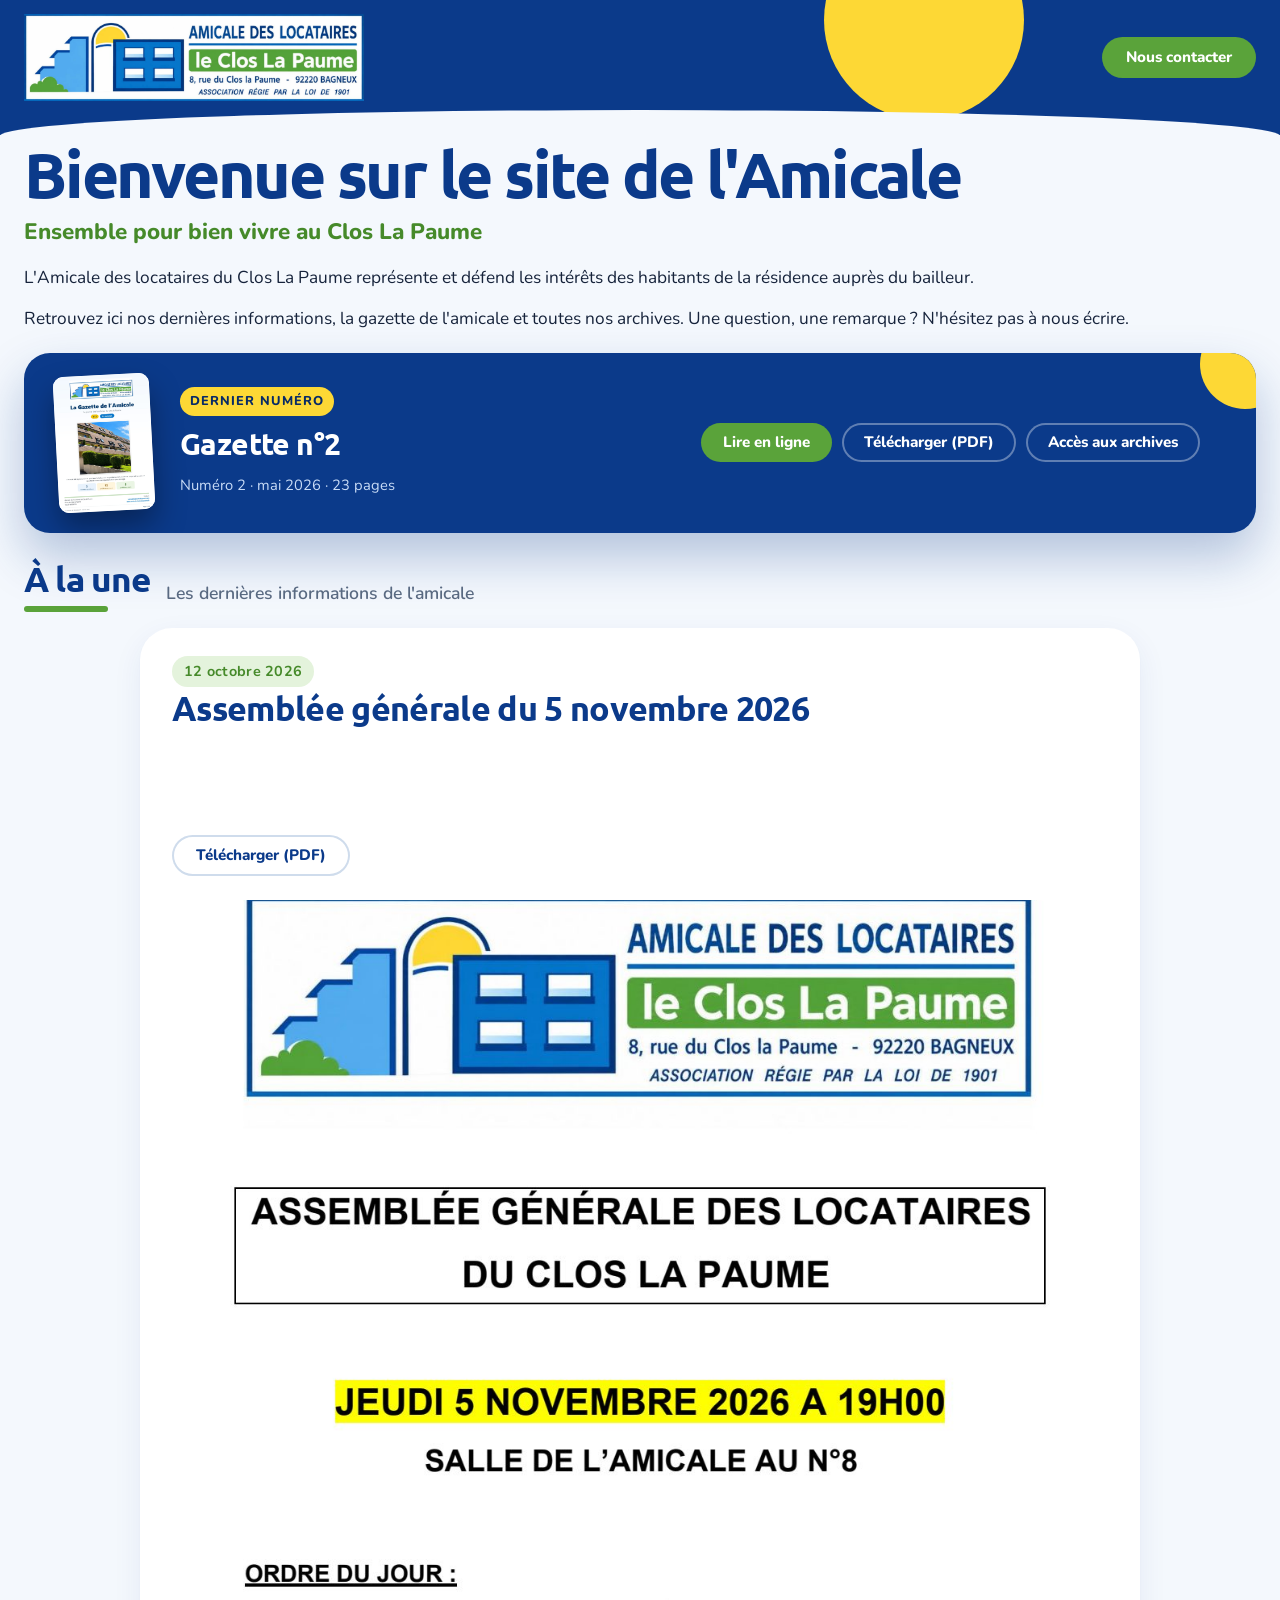
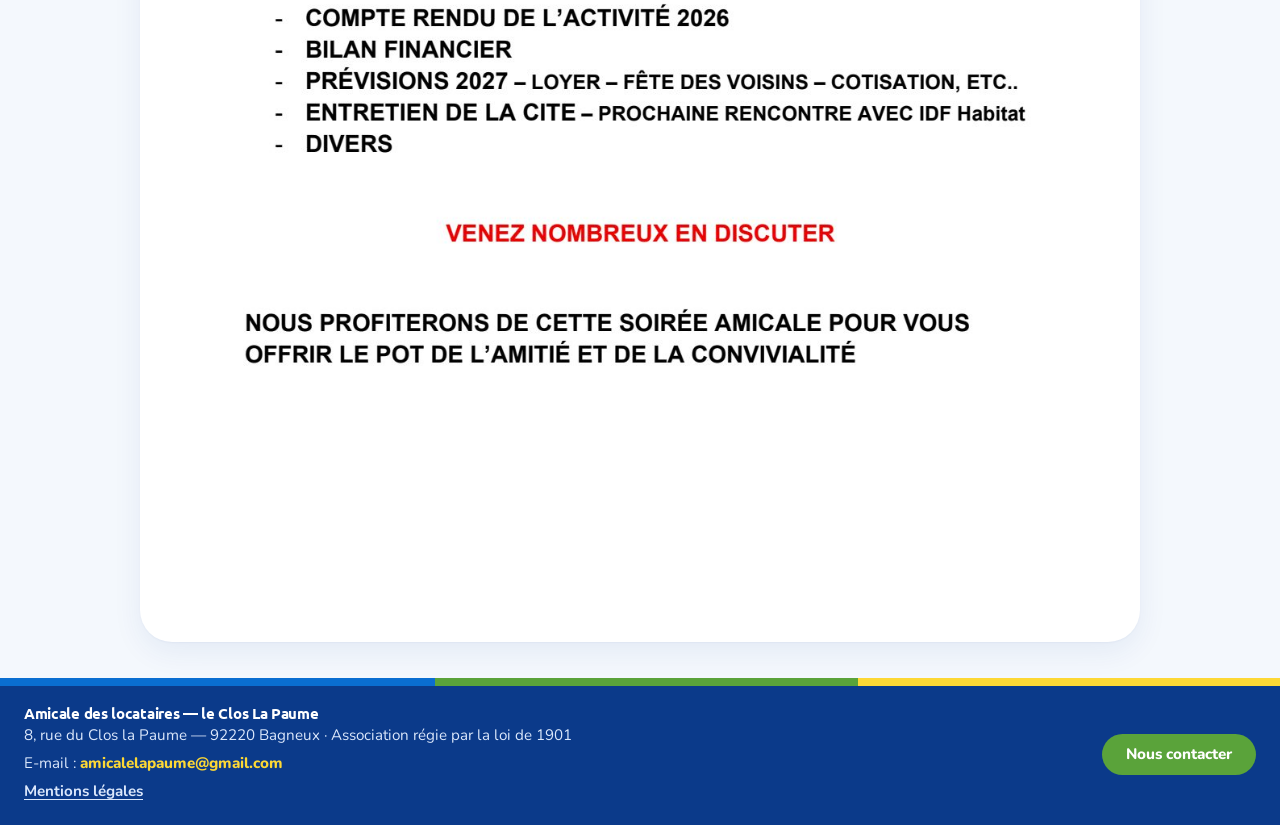
==== index.html @ 83cb091f "Mise à jour du site – 10/11/2026 14:35" ====
<!doctype html>
<html lang="fr">
<head>
  <meta charset="utf-8">
  <meta name="viewport" content="width=device-width, initial-scale=1">
  <title>Amicale des locataires – Le Clos La Paume</title>
  <meta name="description" content="Site de l'Amicale des locataires du Clos La Paume à Bagneux – association régie par la loi de 1901 : affiches, gazette et archives.">
  <link rel="icon" type="image/png" sizes="32x32" href="assets/icone-32.png?v=2">
  <link rel="icon" type="image/png" sizes="512x512" href="assets/icone.png?v=2">
  <link rel="apple-touch-icon" href="assets/icone-180.png?v=2">
  <link rel="preconnect" href="https://fonts.googleapis.com">
  <link rel="preconnect" href="https://fonts.gstatic.com" crossorigin>
  <link href="https://fonts.googleapis.com/css2?family=Ubuntu:wght@500;700&family=Nunito:wght@400;600;700;800&display=swap" rel="stylesheet">
  <link rel="stylesheet" href="style.css?v=26">
</head>
<body>
  <a class="skip" href="#a-la-une">Aller au contenu</a>

  <header id="haut" class="site-header site-header-compact">
    <div class="header-sky" aria-hidden="true"><span class="sun"></span></div>
    <div class="wrap">
      <h1 class="logo-card">
        <img src="assets/logo.png?v=new1" alt="Amicale des locataires le Clos La Paume – 8, rue du Clos la Paume – 92220 Bagneux – Association régie par la loi de 1901" width="2000" height="509">
      </h1>
      <button class="btn btn-contact header-contact" id="contact-nav" type="button">Nous contacter</button>
    </div>
  </header>

  <div id="bandeau" class="bandeau" hidden></div>

  <main>

    <section id="accueil" class="intro wrap" aria-labelledby="intro-titre">
      <div class="intro-tete">
        <h2 id="intro-titre">Bienvenue sur le site de l'amicale</h2>
        <p class="intro-sub" id="intro-sous-titre"></p>
      </div>
      <div class="intro-grid">
        <div class="intro-card">
          <div id="intro-texte" class="intro-texte"></div>
        </div>
        <aside class="intro-aside" aria-label="Accès rapides">
          <div class="aside-card aside-gazette" id="intro-gazette" hidden></div>
        </aside>
      </div>
    </section>

    <section id="important" class="section wrap important" aria-labelledby="important-titre" hidden>
      <div class="section-head">
        <h2 id="important-titre" class="pill pill-important">Information importante</h2>
      </div>
      <div id="important-liste" class="liste-affiches"></div>
    </section>

    <section id="a-la-une" class="section wrap" aria-labelledby="t-une">
      <div class="section-head">
        <h2 id="t-une" class="pill pill-green">À la une</h2>
        <p class="section-note">Les dernières informations de l'amicale</p>
      </div>
      <div id="affiches" class="liste-affiches"></div>
    </section>
  </main>

  <footer class="footer">
    <div class="wrap footer-inner">
      <div>
        <p class="footer-name">Amicale des locataires — le Clos La Paume</p>
        <p>8, rue du Clos la Paume — 92220 Bagneux · Association régie par la loi de 1901</p>
        <p class="footer-mail">E-mail : <span class="email-texte">amicalelapaume@gmail.com</span></p>
        <p class="footer-small" id="pied-texte"></p>
        <p class="footer-liens"><a href="mentions-legales.html">Mentions légales</a></p>
      </div>
      <button class="btn btn-contact" id="contact-footer" type="button">Nous contacter</button>
    </div>
  </footer>

  <dialog id="viewer" class="viewer" aria-label="Lecteur de document">
    <div class="viewer-barre">
      <nav class="viewer-nav" aria-label="Navigation du site">
        <a class="viewer-btn viewer-accueil" href="#haut">&larr; Accueil</a>
      </nav>
      <p class="viewer-titre" id="viewer-titre"></p>
      <span class="viewer-compteur" id="viewer-compteur" aria-live="polite"></span>
      <button class="viewer-btn" id="viewer-zoom" type="button" aria-pressed="false">
        <svg viewBox="0 0 24 24" width="18" height="18" aria-hidden="true" fill="currentColor"><path d="M10 4a6 6 0 0 1 4.8 9.6l4.8 4.8-1.4 1.4-4.8-4.8A6 6 0 1 1 10 4Zm0 2a4 4 0 1 0 0 8 4 4 0 0 0 0-8Zm-1 1.5h2V9h1.5v2H11v1.5H9V11H7.5V9H9V7.5Z"/></svg>
        <span class="viewer-long">Zoom</span>
      </button>
      <select class="viewer-btn viewer-niveau" id="viewer-niveau" aria-label="Niveau de zoom">
        <option value="0">Ajusté</option>
        <option value="100">100 %</option>
        <option value="125">125 %</option>
        <option value="150">150 %</option>
        <option value="200">200 %</option>
        <option value="250">250 %</option>
        <option value="300">300 %</option>
        <option value="400">400 %</option>
      </select>
      <a class="viewer-btn" id="viewer-pdf" href="#" download hidden aria-label="Télécharger le PDF"><span class="viewer-long">Télécharger (</span>PDF<span class="viewer-long">)</span></a>
      <button class="viewer-btn viewer-fermer" id="viewer-fermer" type="button" aria-label="Fermer le lecteur">&times;</button>
    </div>
    <div class="viewer-scene">
      <button class="car-fleche car-prec viewer-fleche" id="viewer-prec" type="button" aria-label="Page précédente">&#8249;</button>
      <div class="viewer-defile" id="viewer-defile"><img id="viewer-img" alt="" decoding="async"></div>
      <button class="car-fleche car-suiv viewer-fleche" id="viewer-suiv" type="button" aria-label="Page suivante">&#8250;</button>
    </div>
    <div class="viewer-vignettes" id="viewer-vignettes" aria-label="Pages du document" hidden></div>
  </dialog>

  <dialog id="contact-fenetre" class="contact-fenetre" aria-labelledby="contact-titre">
    <button class="fermer" type="button" aria-label="Fermer">×</button>
    <h2 id="contact-titre">Nous contacter</h2>
    <p>Écrivez à l'amicale à cette adresse&nbsp;:</p>
    <div class="email-boite">
      <input id="contact-email" class="email-champ" type="text" readonly value="amicalelapaume@gmail.com" aria-label="Adresse e-mail de l'amicale">
      <button id="contact-copier" class="btn btn-primary" type="button">Copier</button>
    </div>
    <p id="contact-copie-ok" class="copie-ok" role="status" aria-live="polite"></p>
    <a id="contact-ecrire" class="btn btn-contact" href="mailto:amicalelapaume@gmail.com">Écrire un e-mail</a>
    <p class="contact-aide">Le bouton « Écrire un e-mail » ouvre votre messagerie. Si rien ne se passe, copiez l'adresse et collez-la dans votre messagerie habituelle (Gmail, Outlook…).</p>
  </dialog>

  <script src="data/content.js?v=20261105175135"></script>
  <script src="commun.js?v=9"></script>
  <script src="visionneuse.js?v=11"></script>
  <script src="contact.js?v=11"></script>
  <script src="app.js?v=13"></script>
</body>
</html>
---- style.css ----
/* Amicale des locataires – le Clos La Paume
   Couleurs reprises du logo */
:root {
  --navy: #0b3a8a;
  --navy-deep: #082a66;
  --blue: #0a6ed1;
  --sky: #5aa9e9;
  --sky-pale: #e8f3fd;
  --green: #5aa33a;
  --green-deep: #468a2a;
  --sun: #fdd835;
  --ink: #16233b;
  --muted: #5b6b82;
  --bg: #f6f9fd;
  --card: #ffffff;
  --line: #dbe6f3;
  --radius: 18px;
  --shadow: 0 1px 2px rgba(11, 58, 138, .06), 0 8px 24px rgba(11, 58, 138, .08);
  --shadow-hover: 0 2px 4px rgba(11, 58, 138, .08), 0 16px 40px rgba(11, 58, 138, .16);
}

* { box-sizing: border-box; }
html { scroll-behavior: smooth; scroll-padding-top: 84px; }
body {
  margin: 0;
  font-family: "Nunito", system-ui, -apple-system, "Segoe UI", sans-serif;
  color: var(--ink);
  background: var(--bg);
  line-height: 1.6;
  -webkit-font-smoothing: antialiased;
}
img { max-width: 100%; display: block; }
a { color: var(--blue); }
h1, h2, h3 { font-family: "Ubuntu", "Nunito", sans-serif; line-height: 1.2; margin: 0; }
.wrap { width: min(1160px, 100% - 32px); margin-inline: auto; }

.skip { position: absolute; left: -999px; top: 8px; background: var(--navy); color: #fff; padding: 8px 14px; border-radius: 8px; z-index: 100; }
.skip:focus { left: 8px; }

/* ---------- En-tête ---------- */
.site-header {
  position: relative;
  padding: 40px 0 36px;
  background: linear-gradient(180deg, #d9ecfc 0%, #eef6fe 60%, var(--bg) 100%);
  overflow: hidden;
}
.header-sky { position: absolute; inset: 0; pointer-events: none; }
.sun {
  position: absolute; right: -80px; top: -110px; width: 320px; height: 320px; border-radius: 50%;
  background: radial-gradient(circle, rgba(253, 216, 53, .55) 0%, rgba(253, 216, 53, .18) 45%, transparent 70%);
}
.logo-card {
  position: relative;
  margin: 0 auto;
  max-width: 980px;
  background: #fff;
  border-radius: 22px;
  padding: clamp(10px, 2vw, 18px);
  box-shadow: var(--shadow);
}
.logo-card img { width: 100%; height: auto; }

/* ---------- Navigation ---------- */
.nav {
  position: sticky; top: 0; z-index: 20;
  background: rgba(255, 255, 255, .86);
  backdrop-filter: saturate(1.4) blur(12px);
  -webkit-backdrop-filter: saturate(1.4) blur(12px);
  border-bottom: 1px solid var(--line);
}
.nav-inner { display: flex; align-items: center; justify-content: space-between; gap: 12px; min-height: 64px; }
.nav-links { display: flex; gap: 4px; list-style: none; margin: 0; padding: 0; flex-wrap: wrap; }
.nav-links a {
  display: block; padding: 8px 14px; border-radius: 999px;
  font-weight: 700; color: var(--navy); text-decoration: none;
  transition: background .2s, color .2s;
}
.nav-links a:hover, .nav-links a.is-current { background: var(--sky-pale); color: var(--blue); }

.btn {
  display: inline-flex; align-items: center; gap: 8px;
  padding: 10px 18px; border-radius: 999px; border: 0;
  font: 800 .95rem/1 "Nunito", sans-serif; text-decoration: none; cursor: pointer;
  transition: transform .15s, box-shadow .2s, background .2s;
}
.btn svg { width: 18px; height: 18px; fill: currentColor; }
.btn-contact { background: var(--green); color: #fff; box-shadow: 0 6px 16px rgba(90, 163, 58, .35); white-space: nowrap; }
.btn-contact:hover { background: var(--green-deep); transform: translateY(-1px); }
.btn-light { background: #fff; color: var(--navy); box-shadow: none; }
.btn-light:hover { background: var(--sun); color: var(--navy-deep); }
.btn-outline { background: transparent; color: var(--navy); box-shadow: inset 0 0 0 2px var(--line); }
.btn-outline:hover { box-shadow: inset 0 0 0 2px var(--blue); color: var(--blue); }
.btn-primary { background: var(--blue); color: #fff; }
.btn-primary:hover { background: var(--navy); }
:focus-visible { outline: 3px solid var(--sun); outline-offset: 2px; }

/* ---------- Bandeau ---------- */
.bandeau {
  background: var(--sun); color: var(--navy-deep);
  text-align: center; font-weight: 800; padding: 10px 16px;
}

/* ---------- Accueil ---------- */
.intro { margin-top: 36px; }
.intro-card {
  background: var(--card); border-radius: var(--radius); box-shadow: var(--shadow);
  padding: clamp(22px, 4vw, 40px);
  border-left: 6px solid var(--green);
}
.intro-card h2 { color: var(--navy); font-size: clamp(1.5rem, 3vw, 2rem); }
.intro-sub { margin: 6px 0 0; color: var(--blue); font-weight: 700; font-size: 1.1rem; }
.intro-sub:empty { display: none; }
.intro-texte { margin-top: 14px; color: var(--ink); max-width: 75ch; }
.intro-texte p { margin: 0 0 .8em; }
.intro-texte p:last-child { margin-bottom: 0; }

/* ---------- Sections ---------- */
.section { padding: 56px 0; }
.section.wrap { padding-inline: 0; }
.section-tint { background: linear-gradient(180deg, var(--sky-pale), #f3f8fe); }
.section-head { display: flex; align-items: baseline; flex-wrap: wrap; gap: 8px 16px; margin-bottom: 28px; }
.pill {
  display: inline-block; color: #fff; font-size: clamp(1.4rem, 3vw, 1.9rem);
  padding: 8px 22px 10px; border-radius: 14px;
}
.pill-green { background: var(--green); }
.pill-blue { background: var(--blue); }
.pill-navy { background: var(--navy); }
.pill-important { background: var(--sun); color: var(--navy-deep); }
.section-note { margin: 0; color: var(--muted); font-weight: 600; }

.vide {
  background: var(--card); border: 2px dashed var(--line); border-radius: var(--radius);
  padding: 32px; text-align: center; color: var(--muted); font-weight: 600;
}

/* ---------- Affiches : ouvertes, les unes sous les autres ---------- */
.liste-affiches { display: flex; flex-direction: column; align-items: center; gap: 40px; }
.affiche {
  width: 100%; max-width: 900px;
  background: var(--card); border-radius: 22px; box-shadow: var(--shadow);
  overflow: hidden;
}
.affiche-tete { padding: 20px 24px 16px; border-top: 6px solid var(--green); }
.affiche-tete h3 { font-size: clamp(1.25rem, 2.6vw, 1.6rem); color: var(--navy); margin-top: 2px; }
.affiche-tete p { margin: 6px 0 0; color: var(--muted); }
.affiche-visuel { background: #eef4fb; display: flex; flex-direction: column; gap: 6px; }
.affiche-page { display: block; width: 100%; padding: 0; border: 0; background: none; cursor: zoom-in; }
.affiche-page img { width: 100%; height: auto; display: block; }
.affiche-objet { display: block; width: 100%; height: min(1200px, 130vw); border: 0; }
.affiche-pdf {
  display: flex; flex-direction: column; align-items: center; justify-content: center; gap: 10px;
  min-height: 260px; text-decoration: none; font-weight: 800; color: var(--navy);
}
.affiche-actions { display: flex; flex-wrap: wrap; gap: 10px; padding: 14px 24px 18px; }
.btn-ecran svg { width: 18px; height: 18px; }
.date { font-size: .85rem; font-weight: 700; color: var(--green-deep); text-transform: uppercase; letter-spacing: .04em; }

/* ---------- Flèches (visualiseur) ---------- */
.car-fleche {
  position: absolute; top: 50%; transform: translateY(-50%); z-index: 2;
  width: 48px; height: 48px; border-radius: 50%; border: 0; cursor: pointer;
  background: rgba(255, 255, 255, .94); color: var(--navy); font: 400 2rem/1 "Nunito", sans-serif;
  padding: 0 0 4px; box-shadow: 0 4px 14px rgba(11, 58, 138, .28);
  transition: background .2s, opacity .2s, transform .15s;
}
.car-fleche:hover:not(:disabled) { background: var(--sun); }
.car-fleche:active:not(:disabled) { transform: translateY(-50%) scale(.94); }
.car-fleche:disabled { opacity: .3; cursor: default; }
.car-prec { left: 12px; }
.car-suiv { right: 12px; }

/* ---------- Visualiseur plein écran ---------- */
html.viewer-ouvert { overflow: hidden; }
.viewer {
  border: 0; padding: 0; margin: 0; width: 100vw; max-width: none; height: 100vh; height: 100dvh; max-height: none;
  background: #071a3d; color: #fff; overflow: hidden;
}
.viewer[open] { display: flex; flex-direction: column; }
.viewer::backdrop { background: #071a3d; }
.viewer-barre { flex: none; display: flex; align-items: center; gap: 10px; padding: 10px 14px; background: var(--navy-deep); }
.viewer-titre { flex: 1; min-width: 0; margin: 0; font: 700 1.05rem "Ubuntu", sans-serif; white-space: nowrap; overflow: hidden; text-overflow: ellipsis; }
.viewer-compteur { font-weight: 800; color: var(--sun); white-space: nowrap; }
.viewer-btn {
  display: inline-flex; align-items: center; gap: 6px; flex: none; cursor: pointer; text-decoration: none;
  font: 800 .88rem/1 "Nunito", sans-serif; color: #fff; background: rgba(255, 255, 255, .14);
  border: 0; border-radius: 999px; padding: 10px 14px; transition: background .2s;
}
.viewer-nav { flex: none; display: flex; gap: 6px; }
.viewer-btn:hover { background: rgba(255, 255, 255, .26); }
.viewer-btn[aria-pressed="true"] { background: var(--sun); color: var(--navy-deep); }
.viewer-btn[hidden] { display: none; }
.viewer-fermer { width: 40px; height: 40px; padding: 0 0 3px; justify-content: center; font-size: 1.7rem; }
.viewer-scene { position: relative; flex: 1; min-height: 0; display: flex; }
.viewer-defile {
  flex: 1; min-width: 0; min-height: 0; overflow: auto; display: flex; align-items: center; justify-content: center;
  padding: 12px 68px; -webkit-overflow-scrolling: touch;
}
.viewer-defile img {
  display: block; max-width: 100%; max-height: 100%; width: auto; height: auto; object-fit: contain;
  background: #fff; border-radius: 4px; box-shadow: 0 10px 40px rgba(0, 0, 0, .45); cursor: zoom-in;
}
.viewer.zoom .viewer-defile { display: block; }
.viewer.zoom .viewer-defile img { max-width: none; max-height: none; width: calc(var(--zoom, 200) * 1%); cursor: zoom-out; margin: 0 auto; }
.viewer-niveau { appearance: auto; padding: 9px 10px; }
.viewer-niveau option { color: #000; }
.viewer-fleche { width: 52px; height: 52px; font-size: 2.2rem; }
.viewer-fleche[hidden] { display: none; }
.viewer .car-prec { left: 10px; }
.viewer .car-suiv { right: 10px; }
.viewer-vignettes { flex: none; display: flex; gap: 8px; overflow-x: auto; padding: 8px 14px; background: var(--navy-deep); }
.viewer-vignettes[hidden] { display: none; }
.viewer-vignettes button {
  flex: none; width: 44px; height: 60px; padding: 0; overflow: hidden; cursor: pointer;
  border: 3px solid transparent; border-radius: 6px; background: #fff; opacity: .65; transition: opacity .2s, border-color .2s;
}
.viewer-vignettes button:hover { opacity: 1; }
.viewer-vignettes button.is-active { border-color: var(--sun); opacity: 1; }
.viewer-vignettes img { width: 100%; height: 100%; object-fit: cover; object-position: top; display: block; }

/* ---------- Gazette ---------- */
.gazette-une {
  display: grid; grid-template-columns: auto 1fr; gap: 28px; align-items: center;
  background: var(--card); border-radius: 22px; box-shadow: var(--shadow);
  padding: clamp(20px, 3vw, 32px); margin-bottom: 24px;
}
.gazette-badge {
  font-size: .8rem; font-weight: 800; text-transform: uppercase; letter-spacing: .08em;
  color: var(--navy-deep); background: var(--sun); padding: 4px 10px; border-radius: 999px;
  display: inline-block; margin-bottom: 8px;
}
.gazette-une h3 { font-size: clamp(1.3rem, 3vw, 1.8rem); color: var(--navy); }
.gazette-couv, .gazette-mini {
  display: block; padding: 0; border: 0; background: #fff; cursor: pointer; overflow: hidden; flex: none;
  box-shadow: 0 10px 24px rgba(11, 58, 138, .22); border-top: 8px solid var(--blue);
  transition: transform .2s, box-shadow .2s;
}
.gazette-couv { width: 150px; border-radius: 10px; }
.gazette-mini { width: 64px; border-radius: 6px; border-top-width: 5px; }
.gazette-couv:hover, .gazette-mini:hover { transform: translateY(-3px) rotate(-1deg); box-shadow: 0 14px 30px rgba(11, 58, 138, .3); }
.gazette-couv img, .gazette-mini img { width: 100%; height: auto; display: block; }
.gazette .liens { flex-wrap: wrap; }
.lien-bouton { white-space: nowrap; padding: 0; border: 0; background: none; font: inherit; font-weight: 700; color: var(--blue); cursor: pointer; }
.lien-bouton:hover { text-decoration: underline; }
.gazette-une p { margin: 8px 0 0; color: var(--muted); }
.actions { display: flex; flex-wrap: wrap; gap: 10px; margin-top: 16px; }
.journal {
  width: 120px; aspect-ratio: 3 / 4; border-radius: 10px; position: relative;
  background: #fff; box-shadow: 0 10px 24px rgba(11, 58, 138, .18);
  border-top: 14px solid var(--blue); display: grid; place-items: center; color: var(--navy);
  font: 700 1.6rem "Ubuntu", sans-serif;
}
.journal::after {
  content: ""; position: absolute; left: 14px; right: 14px; bottom: 16px; height: 22px;
  background: repeating-linear-gradient(180deg, var(--line) 0 3px, transparent 3px 8px);
}
.journal small { position: absolute; top: 8px; font: 800 .6rem "Nunito", sans-serif; letter-spacing: .1em; color: var(--green-deep); }
.grid-gazettes { display: grid; grid-template-columns: repeat(auto-fill, minmax(240px, 1fr)); gap: 18px; }
.gazette {
  background: var(--card); border-radius: var(--radius); box-shadow: var(--shadow);
  padding: 18px; display: flex; gap: 14px; align-items: flex-start;
  transition: transform .2s, box-shadow .2s;
}
.gazette:hover { transform: translateY(-2px); box-shadow: var(--shadow-hover); }
.gazette .journal { width: 56px; border-top-width: 8px; font-size: .95rem; border-radius: 6px; flex: none; }
.gazette .journal::after, .gazette .journal small { display: none; }
.gazette h3 { font-size: 1.02rem; color: var(--navy); }
.gazette .liens { display: flex; gap: 12px; margin-top: 6px; font-weight: 700; font-size: .92rem; }
.gazette .liens a { text-decoration: none; }
.gazette .liens a:hover { text-decoration: underline; }

/* ---------- Archives ---------- */
.filtres { display: flex; gap: 8px; margin-bottom: 22px; flex-wrap: wrap; }
.filtre {
  font: 700 .95rem "Nunito", sans-serif; padding: 8px 16px; border-radius: 999px; cursor: pointer;
  border: 2px solid var(--line); background: #fff; color: var(--navy);
}
.filtre.is-active { background: var(--navy); border-color: var(--navy); color: #fff; }
.annee { margin: 26px 0 12px; font-size: 1.1rem; color: var(--navy); display: flex; align-items: center; gap: 12px; }
.annee::after { content: ""; flex: 1; height: 2px; background: var(--line); }
.liste-archives { display: grid; grid-template-columns: repeat(auto-fill, minmax(300px, 1fr)); gap: 12px; }
.archive {
  display: flex; align-items: center; gap: 14px; background: var(--card);
  border-radius: 14px; padding: 10px 14px; box-shadow: var(--shadow);
  text-decoration: none; color: inherit; transition: box-shadow .2s;
}
.archive:hover { box-shadow: var(--shadow-hover); }
.archive-vignette {
  width: 48px; height: 60px; border-radius: 8px; flex: none; overflow: hidden;
  background: var(--sky-pale); display: grid; place-items: center; color: var(--navy);
  font: 800 .7rem "Nunito", sans-serif;
}
.archive-vignette img { width: 100%; height: 100%; object-fit: cover; }
.archive-vignette.is-gazette { background: var(--blue); color: #fff; }
.archive strong { display: block; color: var(--navy); line-height: 1.3; }
.archive .meta { font-size: .85rem; color: var(--muted); }
.tag { font-size: .7rem; font-weight: 800; text-transform: uppercase; letter-spacing: .06em; padding: 2px 8px; border-radius: 999px; margin-right: 6px; }
.tag-affiche { background: #e4f3dc; color: var(--green-deep); }
.tag-gazette { background: var(--sky-pale); color: var(--blue); }

/* ---------- Pied de page ---------- */
.footer { background: var(--navy); color: #dbe7fb; padding: 36px 0; margin-top: 24px; }
.footer-inner { display: flex; justify-content: space-between; align-items: center; gap: 20px; flex-wrap: wrap; }
.footer p { margin: 2px 0; }
.footer-name { font: 700 1.1rem "Ubuntu", sans-serif; color: #fff; }
.footer-small { font-size: .9rem; opacity: .85; }
.footer-small:empty { display: none; }

/* ---------- Fenêtre « Nous contacter » ---------- */
.footer-mail { margin-top: 8px !important; }
.footer-mail .email-texte { font-weight: 800; color: #fff; user-select: all; -webkit-user-select: all; }
.contact-fenetre {
  width: min(480px, calc(100% - 32px)); border: 0; border-radius: 22px; padding: 28px 26px 24px;
  box-shadow: 0 24px 70px rgba(8, 26, 60, .35); color: var(--ink); overflow: visible;
  border-top: 8px solid var(--green);
}
.contact-fenetre::backdrop { background: rgba(8, 26, 60, .6); }
.contact-fenetre h2 { color: var(--navy); font-size: 1.5rem; margin-bottom: 6px; }
.contact-fenetre p { margin: 6px 0; }
.email-boite { display: flex; gap: 8px; margin: 12px 0 4px; flex-wrap: wrap; }
.email-champ {
  flex: 1 1 200px; min-width: 0; font: 800 1.1rem "Nunito", sans-serif; color: var(--navy);
  background: var(--sky-pale); border: 2px solid var(--line); border-radius: 12px; padding: 10px 12px;
  user-select: all; -webkit-user-select: all;
}
.email-champ:focus { outline: none; border-color: var(--blue); }
.copie-ok { min-height: 1.4em; font-weight: 700; color: var(--green-deep); font-size: .92rem; }
.contact-fenetre .btn-contact { margin-top: 6px; }
.contact-aide { font-size: .85rem; color: var(--muted); margin-top: 14px !important; }
.fermer {
  position: absolute; top: 10px; right: 10px; width: 38px; height: 38px; border-radius: 50%;
  border: 0; background: var(--sky-pale); color: var(--navy); font-size: 1.5rem; line-height: 1; cursor: pointer;
}
.fermer:hover { background: var(--line); }

/* ---------- Page mentions légales ---------- */
.site-header-compact { padding: 22px 0 18px; }
.logo-lien { display: block; max-width: 520px; }
.nav-retour { font-weight: 800; color: var(--navy); text-decoration: none; padding: 8px 14px; border-radius: 999px; }
.nav-retour:hover { background: var(--sky-pale); color: var(--blue); }
.legal { padding: 40px 0 24px; max-width: 860px; }
.legal .pill { margin-bottom: 8px; }
.legal-maj { margin: 0 0 22px; color: var(--muted); font-weight: 600; }
.legal-bloc { background: var(--card); border-radius: var(--radius); box-shadow: var(--shadow); padding: 22px 26px; margin-bottom: 18px; border-left: 6px solid var(--green); }
.legal-bloc h2 { font-size: 1.25rem; color: var(--navy); margin-bottom: 10px; }
.legal-bloc p { margin: 0 0 .7em; }
.legal-bloc p:last-child { margin-bottom: 0; }
.legal-liste { margin: 0 0 .8em; padding-left: 1.2em; }
.legal-liste li { margin: .25em 0; }

/* ---------- Pied de page : liens ---------- */
.footer-liens { margin-top: 10px !important; }
.footer-liens a { color: #dbe7fb; font-weight: 700; text-underline-offset: 3px; }
.footer-liens a:hover { color: var(--sun); }

/* ---------- Mobile ---------- */
@media (max-width: 640px) {
  .site-header { padding: 20px 0 22px; }
  .nav-inner { min-height: 56px; }
  .nav-links a { padding: 6px 10px; font-size: .92rem; }
  .gazette-une { grid-template-columns: 1fr; }
  .gazette-une .journal { width: 90px; }
  .liste-archives { grid-template-columns: 1fr; }
  .affiche-tete { padding: 16px 16px 12px; }
  .car-fleche { width: 42px; height: 42px; font-size: 1.7rem; }
  .car-prec { left: 6px; }
  .car-suiv { right: 6px; }
  .viewer-barre { gap: 8px; padding: 8px 10px; flex-wrap: wrap; }
  .viewer-nav { width: 100%; gap: 5px; }
  .viewer-nav .viewer-btn { padding: 8px 10px; font-size: .82rem; }
  .viewer-titre { font-size: .95rem; }
  .viewer-btn { padding: 9px 11px; }
  .viewer-long { display: none; }
  .viewer-defile { padding: 8px; }
  .viewer .viewer-fleche { width: 42px; height: 42px; font-size: 1.8rem; background: rgba(255, 255, 255, .8); }
  .viewer .car-prec { left: 6px; }
  .viewer .car-suiv { right: 6px; }
  .gazette-couv { width: 120px; }
  .affiche-actions { padding: 12px 16px 16px; }
}
@media (max-width: 480px) {
  .nav-links a { padding: 6px 8px; }
  #contact-nav { padding: 10px; }
  #contact-nav .lbl { position: absolute; width: 1px; height: 1px; overflow: hidden; clip: rect(0 0 0 0); }
}
@media (prefers-reduced-motion: reduce) {
  html { scroll-behavior: auto; }
  * { transition: none !important; }
}


/* ---------- Information importante ---------- */
.important { padding-top: 28px; }
.important .liste-affiches {
  background: linear-gradient(135deg, #fff8cf, #ffeb7a); border: 2px solid var(--sun);
  border-radius: 28px; padding: 22px; box-shadow: var(--shadow);
}
.important .affiche-tete { border-top-color: var(--sun); }

/* ---------- Lien vers les archives ---------- */
.archives-carte {
  display: flex; align-items: center; gap: 18px; flex-wrap: wrap; text-decoration: none;
  background: var(--navy); color: #fff; border-radius: 22px; padding: 20px 26px; box-shadow: var(--shadow);
  transition: transform .15s, box-shadow .2s;
}
.archives-carte:hover { transform: translateY(-2px); box-shadow: var(--shadow-hover); }
.archives-carte .pill { background: var(--sun); color: var(--navy-deep); }
.archives-texte { display: flex; flex-direction: column; flex: 1; min-width: 220px; gap: 2px; }
.archives-texte span { color: #dbe7fb; font-size: .92rem; }
.archives-fleche { font-size: 1.8rem; font-weight: 800; color: var(--sun); }

/* ---------- Page Archives ---------- */
.page-archives { padding-top: 28px; padding-bottom: 50px; min-height: 55vh; }
.nav-retour { font-weight: 800; color: var(--navy); text-decoration: none; }
.nav-retour:hover { color: var(--blue); }
@media (max-width: 640px) {
  .important .liste-affiches { padding: 10px; border-radius: 20px; }
}

.affiche-canvas { display: block; width: 100%; height: auto; }
.affiche-chargement { padding: 40px 20px; text-align: center; color: var(--muted); font-weight: 700; }
.nav-links a.is-current { background: var(--sky); color: var(--blue); }
.nav-links a.nav-important { background: var(--sun); color: var(--navy-deep); }
.nav-links a.nav-important:hover { background: #ffe34d; }


/* =====================================================================
   Design v2
   ===================================================================== */
/* En-tête compact */
.site-header { padding: 22px 0 18px; }
.site-header .logo-card { max-width: 520px; padding: 10px 14px; border-radius: 18px; }
.sun { width: 260px; height: 260px; top: -100px; }

/* Titres de section : texte + filet de couleur */
.pill {
  background: none !important; color: var(--navy) !important; padding: 0; border-radius: 0;
  font-weight: 700; letter-spacing: -.01em;
}
.pill::after { content: ""; display: block; width: 64px; height: 5px; border-radius: 3px; margin-top: 8px; background: var(--navy); }
.pill-green::after { background: var(--green); }
.pill-blue::after { background: var(--blue); }
.pill-navy::after { background: var(--navy); }
.pill-important::after { background: var(--sun); width: 88px; }
.section-head { align-items: flex-end; margin-bottom: 26px; }
.section-note { padding-bottom: 4px; }

/* Bienvenue en deux colonnes */
.intro { margin-top: 28px; }
.intro-grid { display: grid; grid-template-columns: minmax(0, 1.6fr) minmax(280px, 1fr); gap: 22px; align-items: stretch; }
.intro-aside { display: flex; flex-direction: column; gap: 16px; }
.aside-card {
  background: var(--card); border-radius: var(--radius); box-shadow: var(--shadow);
  padding: 20px 22px; border-top: 5px solid var(--blue);
}
.aside-card h3 { color: var(--navy); font-size: 1.15rem; margin-bottom: 6px; }
.aside-contact { border-top-color: var(--green); }
.aside-mail { margin: 0 0 12px; font-weight: 800; color: var(--blue); word-break: break-all; user-select: all; -webkit-user-select: all; }
.aside-gazette { display: flex; gap: 16px; align-items: center; flex: 1; }
.aside-gazette[hidden] { display: none; }
.aside-gazette p { margin: 4px 0 12px; color: var(--muted); font-size: .92rem; }
.aside-couv {
  flex: none; width: 92px; padding: 0; border: 0; background: #fff; cursor: pointer; overflow: hidden;
  border-radius: 8px; border-top: 6px solid var(--blue); box-shadow: 0 8px 20px rgba(11, 58, 138, .25);
  transition: transform .2s;
}
.aside-couv:hover { transform: translateY(-3px) rotate(-1deg); }
.aside-couv img { width: 100%; height: auto; display: block; }
.aside-gazette .gazette-badge { margin-bottom: 4px; }

/* Affiches plus posées */
.affiche {
  max-width: 780px; overflow: clip; border: 1px solid var(--line);
  box-shadow: 0 1px 2px rgba(11, 58, 138, .05), 0 14px 34px rgba(11, 58, 138, .10);
}
.affiche-actions {
  position: sticky; bottom: 0; z-index: 3;
  background: rgba(255, 255, 255, .94); backdrop-filter: blur(8px); -webkit-backdrop-filter: blur(8px);
  border-top: 1px solid var(--line); padding: 12px 20px;
}
.liste-affiches { gap: 44px; }

/* Apparition douce */
@media (prefers-reduced-motion: no-preference) {
  .reveal { opacity: 0; transform: translateY(16px); transition: opacity .6s ease, transform .6s ease; }
  .reveal.is-visible { opacity: 1; transform: none; }
}

/* Pied de page : bande aux couleurs du logo */
.footer { position: relative; padding-top: 44px; margin-top: 40px; }
.footer::before {
  content: ""; position: absolute; left: 0; right: 0; top: 0; height: 6px;
  background: linear-gradient(90deg, var(--blue) 0 34%, var(--green) 34% 67%, var(--sun) 67% 100%);
}

@media (max-width: 820px) {
  .intro-grid { grid-template-columns: 1fr; }
  .site-header .logo-card { max-width: 380px; }
  .aside-gazette { flex: none; }
}
.aside-gazette .btn { margin: 0 6px 6px 0; }
.aside-gazette > div { min-width: 0; }
.archives-contact { margin-top: 48px; max-width: 440px; }

/* Archives : titre à gauche, encart contact à droite */
.archives-haut { display: grid; grid-template-columns: minmax(0, 1fr); gap: 24px; align-items: start; margin-bottom: 8px; }
.archives-haut .section-head { margin-bottom: 20px; }
.archives-haut .filtres { margin-bottom: 0; }
@media (max-width: 820px) { .archives-haut { grid-template-columns: 1fr; } }

/* Bouton « Nous contacter » à droite de la barre de liens */
.nav-contact { flex: none; margin-left: auto; padding: 10px 20px; font-size: .95rem; cursor: pointer; border: 0; }
@media (max-width: 480px) { .nav-contact { padding: 8px 12px; font-size: .85rem; } }

/* Texte de secours quand le logo est supprime */
.logo-card .logo-texte { display: block; padding: 6px 4px; font-family: Ubuntu, sans-serif; font-weight: 700; font-size: 1.5rem; color: #0b3a8a; line-height: 1.2; }


/* =====================================================================
   Design v3 – version modernisée (surcharge : tout se règle ici)
   ===================================================================== */
:root {
  --radius: 26px;
  --bg: #f4f8fd;
  --shadow: 0 1px 2px rgba(11, 58, 138, .04), 0 10px 30px rgba(11, 58, 138, .07);
  --shadow-hover: 0 2px 6px rgba(11, 58, 138, .06), 0 22px 50px rgba(11, 58, 138, .16);
  --ease: cubic-bezier(.2, .7, .2, 1);
}
body { font-size: 1.08rem; background: var(--bg); }
h1, h2, h3 { letter-spacing: -.02em; }
.wrap { width: min(1180px, 100% - 40px); }

/* ---------- En-tête : grand aplat marine, soleil et colline du logo ---------- */
.site-header, .site-header-compact {
  background: var(--navy); padding: clamp(36px, 6vw, 72px) 0 clamp(64px, 9vw, 120px);
}
.site-header::before {            /* colline verte */
  content: ""; position: absolute; left: -6vw; bottom: -25vw; width: 34vw; height: 34vw; border-radius: 50%;
  background: var(--green); pointer-events: none;
}
.site-header::after {             /* vague claire qui rejoint la page */
  content: ""; position: absolute; left: 0; right: 0; bottom: -1px; height: clamp(28px, 5vw, 56px);
  background: var(--bg); border-radius: 50% 50% 0 0 / 100% 100% 0 0; pointer-events: none;
}
.sun {
  right: 6%; top: -90px; width: clamp(180px, 26vw, 340px); height: clamp(180px, 26vw, 340px);
  background: var(--sun); opacity: 1;
}
.site-header .logo-card, .site-header-compact .logo-card {
  max-width: 640px; margin: 0; padding: clamp(14px, 2.2vw, 24px); border-radius: 30px;
  box-shadow: 0 30px 60px rgba(4, 20, 60, .35);
}
.site-header-compact .logo-card { max-width: 520px; }
.logo-lien { transition: transform .3s var(--ease); }
.logo-lien:hover { transform: translateY(-3px); }

/* ---------- Navigation flottante ---------- */
.nav {
  top: 10px; z-index: 30; background: transparent; border: 0; backdrop-filter: none; -webkit-backdrop-filter: none;
  margin-top: -34px; pointer-events: none;
}
.nav-inner {
  pointer-events: auto; min-height: 60px; padding: 6px 8px 6px 10px; border-radius: 999px;
  background: rgba(255, 255, 255, .92); backdrop-filter: blur(14px); -webkit-backdrop-filter: blur(14px);
  box-shadow: 0 10px 34px rgba(11, 58, 138, .16);
}
.nav-links a { padding: 10px 18px; transition: background .25s, color .25s; }
.nav-links a:hover { background: var(--sky-pale); color: var(--blue); }
.nav-links a.is-current { background: var(--navy); color: #fff; }
.nav-links a.nav-important { background: var(--sun); color: var(--navy-deep); }
.btn { padding: 13px 24px; transition: transform .25s var(--ease), box-shadow .25s, background .2s, color .2s; }
.btn:active { transform: scale(.97); }
.btn-contact { box-shadow: none; }
.btn-contact:hover { transform: translateY(-2px); box-shadow: 0 10px 22px rgba(90, 163, 58, .35); }
.btn-primary:hover { transform: translateY(-2px); box-shadow: 0 10px 22px rgba(11, 58, 138, .28); }
.nav-contact { padding: 12px 24px; }

.bandeau { font-size: 1.05rem; padding: 14px 16px; }

/* ---------- Accueil : grand titre, texte à l'air libre ---------- */
.intro { margin-top: clamp(40px, 7vw, 84px); }
.intro-grid { grid-template-columns: minmax(0, 1.5fr) minmax(300px, 1fr); gap: clamp(28px, 5vw, 72px); align-items: center; }
.intro-card { background: none; box-shadow: none; padding: 0; border-left: 0; }
.intro-card h2 { font-size: clamp(2.6rem, 7vw, 5rem); line-height: 1.02; letter-spacing: -.035em; color: var(--navy); }
.intro-sub { margin-top: 14px; font-size: clamp(1.2rem, 2.4vw, 1.6rem); color: var(--green-deep); font-weight: 800; }
.intro-texte { margin-top: 22px; font-size: clamp(1.1rem, 1.6vw, 1.25rem); line-height: 1.7; max-width: 62ch; }

.aside-card { border: 0; border-radius: var(--radius); }
.aside-gazette {
  background: var(--navy); color: #fff; padding: 28px; gap: 22px; box-shadow: 0 24px 50px rgba(11, 58, 138, .28);
  position: relative; overflow: hidden;
}
.aside-gazette::before {
  content: ""; position: absolute; right: -50px; top: -50px; width: 150px; height: 150px; border-radius: 50%; background: var(--sun);
}
.aside-gazette > * { position: relative; }
.aside-gazette h3 { color: #fff; font-size: 1.35rem; }
.aside-gazette p { color: #c9dcf7; }
.aside-gazette .gazette-badge { background: var(--sun); }
.aside-gazette .btn-primary { background: var(--green); }
.aside-gazette .btn-primary:hover { background: var(--green-deep); }
.aside-gazette .btn-outline { color: #fff; box-shadow: inset 0 0 0 2px rgba(255, 255, 255, .35); }
.aside-gazette .btn-outline:hover { box-shadow: inset 0 0 0 2px var(--sun); color: var(--sun); }
.aside-couv { width: 108px; border-top: 0; border-radius: 10px; transform: rotate(-3deg); transition: transform .3s var(--ease); box-shadow: 0 16px 30px rgba(0, 0, 0, .35); }
.aside-couv:hover { transform: rotate(0) translateY(-4px) scale(1.03); }

/* ---------- Titres de section ---------- */
.section { padding: clamp(48px, 8vw, 96px) 0; }
.section-head { margin-bottom: clamp(26px, 4vw, 44px); }
.pill { font-size: clamp(2.1rem, 5.5vw, 3.6rem); line-height: 1.05; letter-spacing: -.03em; }
.pill::after { width: 84px; height: 8px; border-radius: 4px; margin-top: 14px; }
.section-note { font-size: 1.1rem; }

/* ---------- Affiches ---------- */
.liste-affiches { gap: clamp(36px, 6vw, 64px); }
.affiche {
  max-width: 820px; border: 0; border-radius: 32px; box-shadow: var(--shadow);
  transition: box-shadow .35s var(--ease), transform .35s var(--ease);
}
.affiche:hover { box-shadow: var(--shadow-hover); }
.affiche-tete { border-top: 0; padding: 28px 32px 20px; }
.affiche-tete h3 { font-size: clamp(1.5rem, 3.2vw, 2.1rem); line-height: 1.12; }
.date {
  display: inline-block; background: #e4f3dc; color: var(--green-deep); border-radius: 999px;
  padding: 4px 12px; letter-spacing: .02em; text-transform: none; font-size: .9rem;
}
.affiche-actions { background: #fff; backdrop-filter: none; -webkit-backdrop-filter: none; border-top: 0; padding: 16px 32px 24px; }
.btn-outline { box-shadow: inset 0 0 0 2px #cfdcec; }

/* Information importante : aplat jaune, sans bordure ni dégradé */
.important .liste-affiches { background: #fff4b8; border: 0; border-radius: 40px; padding: clamp(14px, 3vw, 36px); box-shadow: none; }
.important .affiche-tete { border-top: 0; }

/* ---------- Gazettes et archives ---------- */
.gazette, .archive { border-radius: 22px; transition: transform .3s var(--ease), box-shadow .3s var(--ease); }
.archive:hover { transform: translateY(-3px); }
.filtre { padding: 10px 20px; border: 0; background: #fff; box-shadow: inset 0 0 0 2px #d6e2f1; transition: all .2s; }
.filtre:hover { box-shadow: inset 0 0 0 2px var(--blue); }
.filtre.is-active { box-shadow: none; }
.annee { font-size: clamp(1.5rem, 3vw, 2rem); margin: 44px 0 18px; }
.annee::after { height: 4px; border-radius: 2px; background: #d6e2f1; }
.archive-vignette { border-radius: 12px; width: 56px; height: 70px; }
.archives-carte { border-radius: 32px; padding: 32px 36px; }

/* ---------- Mentions légales ---------- */
.legal-bloc { border-left: 0; border-radius: 26px; padding: 28px 32px; }
.legal-bloc h2 { font-size: 1.4rem; }

/* ---------- Pied de page ---------- */
.footer { background: var(--navy-deep); padding: clamp(48px, 7vw, 88px) 0 48px; margin-top: clamp(40px, 6vw, 80px); }
.footer::before { height: 10px; background: linear-gradient(90deg, var(--blue) 0 34%, var(--green) 34% 67%, var(--sun) 67% 100%); }
.footer-name { font-size: clamp(1.6rem, 4vw, 2.6rem); line-height: 1.1; letter-spacing: -.02em; margin-bottom: 10px; }
.footer p { font-size: 1.05rem; }
.footer-mail .email-texte { color: var(--sun); }

/* ---------- Fenêtres ---------- */
.contact-fenetre { border-radius: 30px; border-top: 0; padding: 36px 32px 30px; }
.contact-fenetre h2 { font-size: 1.9rem; }

/* ---------- Apparition ---------- */
@media (prefers-reduced-motion: no-preference) {
  .reveal { transform: translateY(28px); transition: opacity .8s var(--ease), transform .8s var(--ease); }
  .intro-card h2, .intro-sub { animation: monte .9s var(--ease) both; }
  .intro-sub { animation-delay: .1s; }
  .site-header .sun { animation: flotte 9s ease-in-out infinite alternate; }
  @keyframes monte { from { opacity: 0; transform: translateY(24px); } to { opacity: 1; transform: none; } }
  @keyframes flotte { from { transform: translateY(0); } to { transform: translateY(18px); } }
}

@media (max-width: 820px) {
  .intro-grid { grid-template-columns: 1fr; }
  .site-header::before { width: 90vw; height: 90vw; left: -30vw; bottom: -76vw; }
}
@media (max-width: 640px) {
  .nav { margin-top: -28px; top: 6px; }
  .nav-inner { min-height: 54px; }
  .nav-links a { padding: 8px 12px; }
  .affiche-tete { padding: 20px 20px 14px; }
  .affiche-actions { padding: 12px 20px 20px; }
  .affiche { border-radius: 24px; }
  .aside-gazette { padding: 22px; }
}

/* ---------- Mobile : bandeau d en-tete plus compact ---------- */
@media (max-width: 640px) {
  .site-header, .site-header-compact { padding: 12px 0 34px; }
  .site-header .logo-card, .site-header-compact .logo-card { max-width: 250px; padding: 8px 10px; border-radius: 16px; box-shadow: 0 12px 24px rgba(4, 20, 60, .3); }
  .site-header::after { height: 22px; }
  .sun { width: 120px; height: 120px; top: -50px; }
  .nav { margin-top: -18px; }
  .intro { margin-top: 28px; }
}

/* Mobile : liens et bouton « Nous contacter » répartis sur 2 lignes au maximum */
@media (max-width: 640px) {
  .nav-inner { flex-wrap: wrap; justify-content: center; gap: 2px 2px; min-height: 0; padding: 4px 6px; border-radius: 22px; }
  .nav-links { display: contents; }
  .nav-links a { padding: 6px 9px; font-size: .84rem; white-space: nowrap; }
  .nav-contact { margin-left: 0; padding: 6px 12px; font-size: .84rem; }
}
@media (max-width: 380px) {
  .nav-links a { padding: 6px 6px; font-size: .78rem; }
  .nav-contact { padding: 6px 9px; font-size: .78rem; }
}

/* =====================================================================
   Design v4 – en-tête et pied de page compacts, sans bandeau de raccourcis
   ===================================================================== */
.site-header, .site-header-compact { padding: 14px 0 34px; }
.site-header::before { display: none; }
.site-header::after { height: 26px; }
.site-header .wrap { display: flex; align-items: center; justify-content: space-between; gap: 16px; position: relative; z-index: 2; }
.site-header .logo-card, .site-header-compact .logo-card { max-width: 340px; padding: 8px 12px; border-radius: 20px; box-shadow: 0 14px 28px rgba(4, 20, 60, .3); }
.sun { width: 200px; height: 200px; top: -80px; right: 20%; }
.header-contact { flex: none; }

/* Titre de bienvenue sur toute la largeur */
.intro { margin-top: 6px; }
.intro-tete { margin-bottom: 14px; }
.intro-tete h2 { font-size: clamp(2.2rem, 5.5vw, 4rem); line-height: 1.02; letter-spacing: -.035em; color: var(--navy); }
.intro-tete .intro-sub { margin-top: 8px; font-size: clamp(1.1rem, 2.2vw, 1.4rem); color: var(--green-deep); font-weight: 800; }
.intro-tete .intro-sub:empty { display: none; }
.intro-grid { align-items: start; gap: 24px; grid-template-columns: minmax(0, 1.5fr) minmax(300px, 1fr); }
.intro-texte { margin-top: 0; font-size: 1.08rem; line-height: 1.6; }

/* Espaces réduits */
.section { padding: 28px 0 8px; }
.section-head { margin-bottom: 16px; }
.pill { font-size: clamp(1.6rem, 3.6vw, 2.2rem); }
.pill::after { margin-top: 8px; height: 6px; }
.liste-affiches { gap: 28px; }
.page-archives { padding-top: 12px; padding-bottom: 28px; min-height: 0; }
.legal { padding-top: 12px; }
.annee { margin: 24px 0 12px; }
.aside-gazette { padding: 20px; }
.aside-gazette > div > .btn { margin: 0 6px 6px 0; }
.aside-gazette > div > .btn:not(:first-of-type) { margin-top: 0; }
.aside-gazette > div { display: flex; flex-direction: column; align-items: flex-start; gap: 8px; }
.aside-gazette > div > p { margin: 0; }
.aside-gazette > div > .btn { margin: 0; padding: 10px 18px; }
.aside-gazette > div > .gazette-badge { margin-bottom: 0; }

/* Pied de page compact */
.footer { padding: 26px 0 20px; margin-top: 28px; }
.footer::before { height: 8px; }
.footer-name { font-size: 1.3rem; margin-bottom: 4px; }
.footer p { font-size: .95rem; margin: 1px 0; }
.footer-mail { margin-top: 4px !important; }
.footer-liens { margin-top: 4px !important; }

@media (max-width: 820px) { .intro-grid { grid-template-columns: 1fr; } }
@media (max-width: 640px) {
  .site-header, .site-header-compact { padding: 10px 0 28px; }
  .site-header .logo-card, .site-header-compact .logo-card { max-width: 190px; }
  .header-contact { padding: 8px 14px; font-size: .85rem; }
  .intro { margin-top: 4px; }
}
/* ===== v5 : largeur optimisée + bouton Accueil ===== */
.wrap { width: min(1360px, 100% - 48px); }
.liste-affiches .affiche, .affiche { max-width: 1000px; }
.intro-grid { grid-template-columns: minmax(0, 1.4fr) minmax(340px, 1fr); }
.intro-texte { max-width: none; }
.liste-archives { grid-template-columns: repeat(auto-fill, minmax(340px, 1fr)); }
.header-actions { display: flex; align-items: center; gap: 10px; flex: none; }
.btn-light { box-shadow: 0 6px 16px rgba(4, 20, 60, .25); }
@media (max-width: 640px) { .header-actions .btn { padding: 8px 12px; font-size: .85rem; } .wrap { width: min(1360px, 100% - 28px); } }
.filtre-accueil { display: inline-block; text-decoration: none; line-height: normal; }
.site-header .logo-card, .site-header-compact .logo-card { background: transparent; box-shadow: none; padding: 0; border-radius: 0; }

/* Mobile : encart gazette compact (couverture à gauche, texte à droite) */
@media (max-width: 820px) {
  .aside-gazette {
    flex-direction: row; align-items: center;
    padding: 14px; gap: 14px; border-radius: 16px;
  }
  .aside-gazette::before { width: 90px; height: 90px; right: -30px; top: -30px; }
  .aside-couv { width: 64px; flex: none; }
  .aside-gazette h3 { font-size: 1.05rem; }
  .aside-gazette p { font-size: .85rem; margin: 2px 0 8px; }
  .aside-gazette > div > .btn { padding: 8px 14px; font-size: .88rem; }
}

/* Mobile : une seule colonne (la règle v5 à 2 colonnes annulait le passage en colonne unique) */
@media (max-width: 820px) {
  .intro-grid { grid-template-columns: minmax(0, 1fr); }
  .intro-aside, .aside-gazette { min-width: 0; width: 100%; box-sizing: border-box; }
}





/* Retour au bleu d'origine : en-tête et pied de page = bleu de l'encart gazette */
.site-header, .site-header-compact, .footer { background: var(--navy); }

.legal-tete { display: flex; align-items: center; justify-content: flex-start; gap: 24px; flex-wrap: wrap; margin-bottom: 8px; }
.legal-tete .pill { margin-bottom: 0; }


/* Bouton « ← Accueil » : même style vert partout */
.btn-petit { padding: 7px 14px; font-size: .85rem; }
.btn-filtre { padding: 10px 20px; font-size: .95rem; }
.footer-liens .btn-contact { color: #fff; text-decoration: none; margin-right: 8px; }
.footer-liens .btn-contact:hover { color: #fff; }
.viewer-accueil { background: var(--green); }
.viewer-accueil:hover { background: var(--green-deep); }

/* Aperçu : bienvenue + texte, puis encart gazette en dessous, puis le reste */
.intro-grid { grid-template-columns: 1fr; gap: 20px; }
.intro-texte { max-width: none; }
.intro-aside { max-width: 760px; }
.intro .intro-aside .aside-gazette { margin: 0; }

/* Aperçu : encart gazette sur toute la largeur */
.intro-aside { max-width: none; }
.aside-gazette { padding: 22px 32px; gap: 28px; }
.aside-gazette .gazette-corps { flex: 1; min-width: 0; display: flex; align-items: center; justify-content: space-between; gap: 24px; flex-wrap: wrap; }
.aside-gazette .gazette-info { display: flex; flex-direction: column; align-items: flex-start; gap: 6px; }
.aside-gazette .gazette-info h3 { font-size: clamp(1.4rem, 2.4vw, 1.9rem); }
.aside-gazette .gazette-info p { margin: 0; }
.aside-gazette .gazette-actions { display: flex; flex-wrap: wrap; gap: 10px; align-items: center; }
.aside-gazette .gazette-actions .btn { margin: 0; padding: 12px 22px; }
.aside-couv { width: 96px; }
.aside-gazette .gazette-corps { flex-direction: row; }
@media (max-width: 640px) { .aside-gazette .gazette-corps { flex-direction: column; align-items: flex-start; } }

.aside-gazette::before { width: 90px; height: 90px; right: -34px; top: -34px; }
.aside-gazette { padding-right: 56px; }
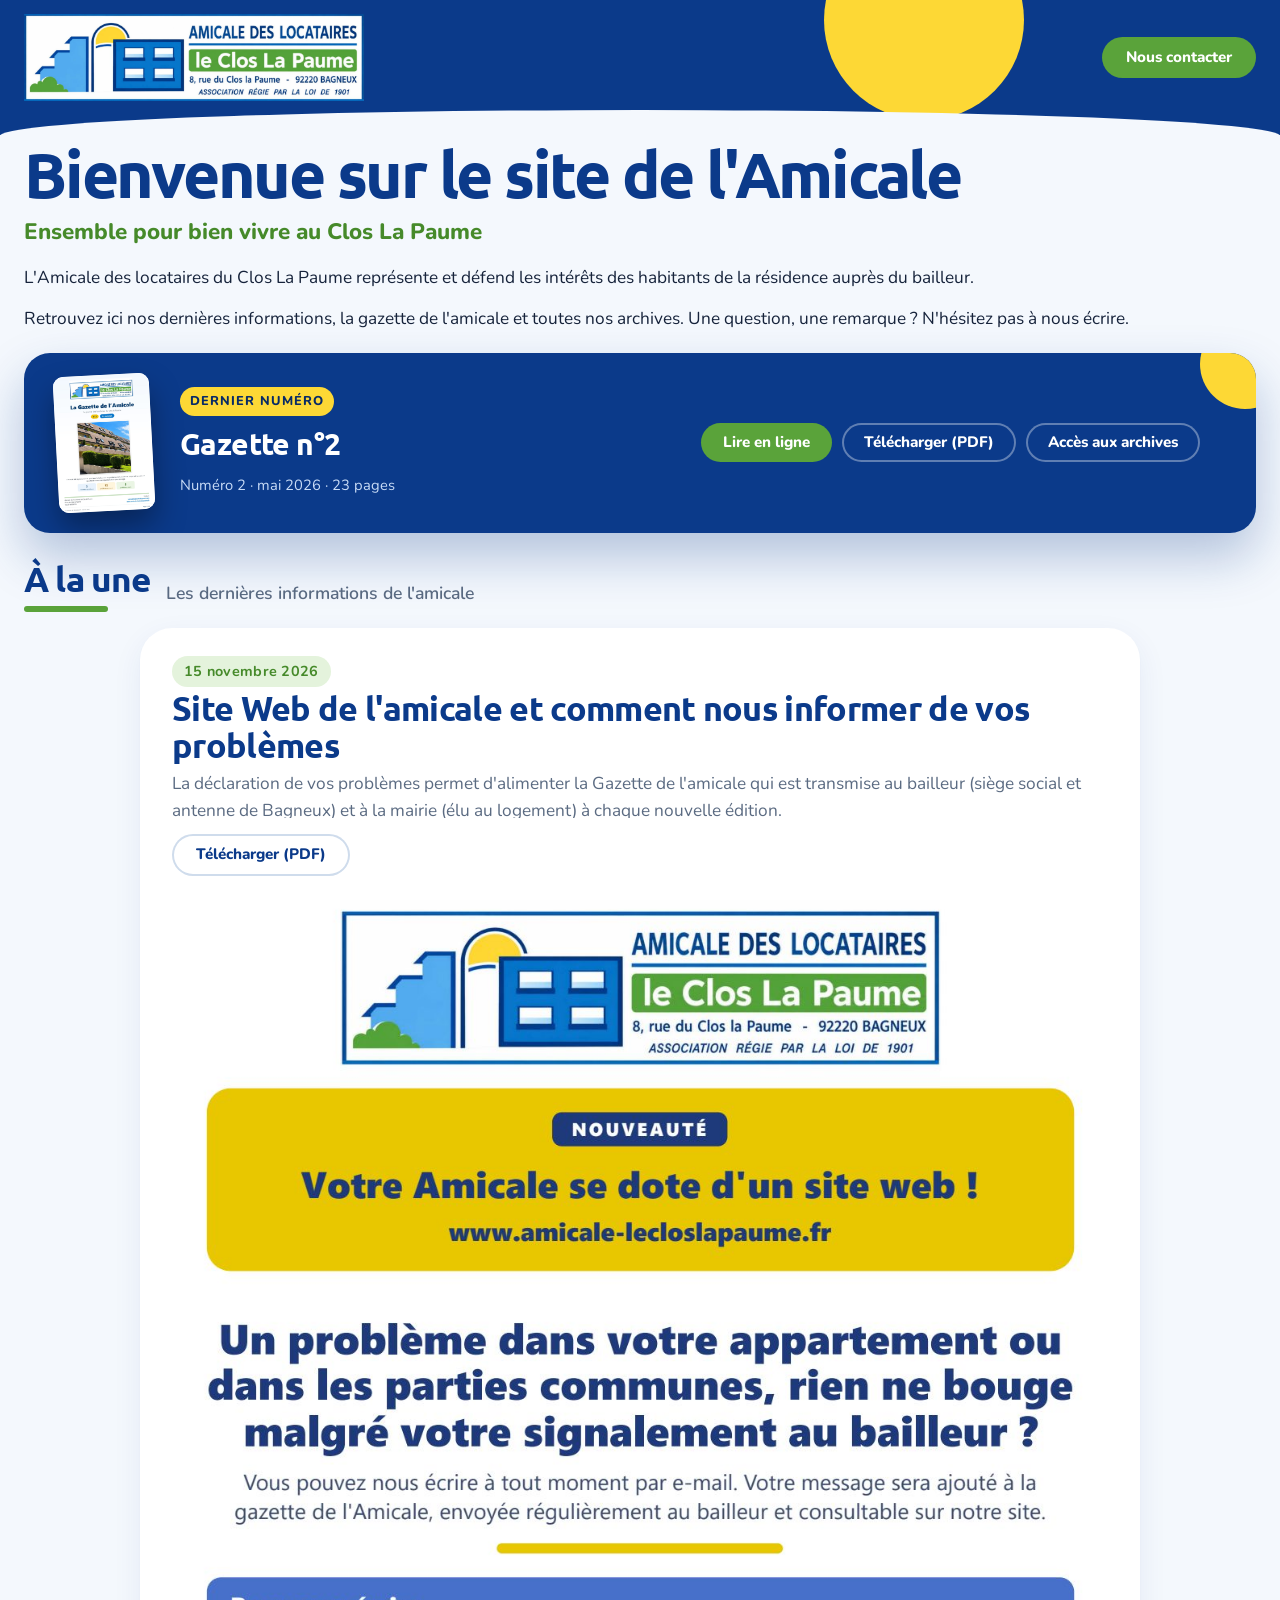
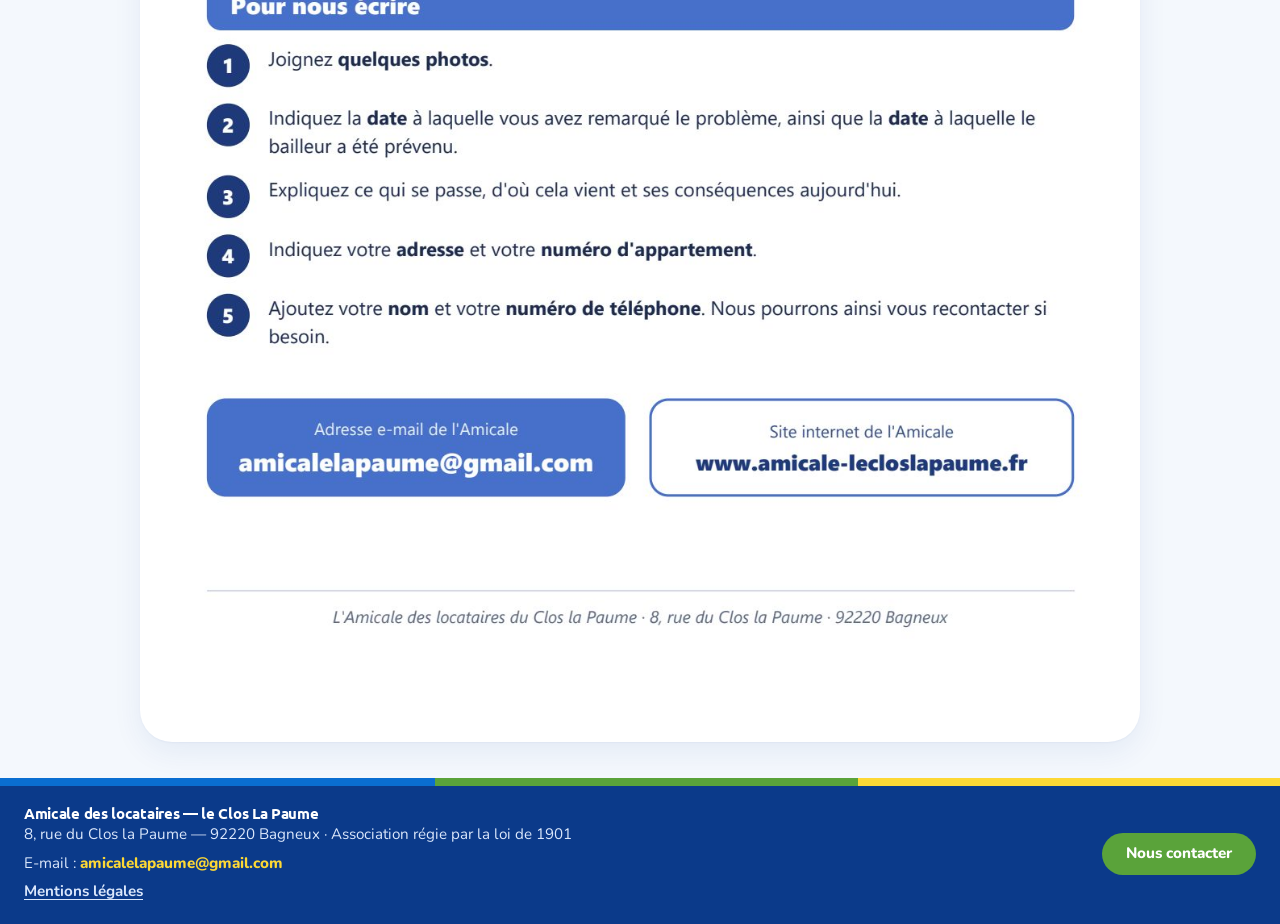
==== commit 56b7a6fb: "Mise à jour du site – 15/11/2026 17:02" ====
--- a/index.html
+++ b/index.html
@@ -1,128 +1,128 @@
-<!doctype html>
-<html lang="fr">
-<head>
-  <meta charset="utf-8">
-  <meta name="viewport" content="width=device-width, initial-scale=1">
-  <title>Amicale des locataires – Le Clos La Paume</title>
-  <meta name="description" content="Site de l'Amicale des locataires du Clos La Paume à Bagneux – association régie par la loi de 1901 : affiches, gazette et archives.">
-  <link rel="icon" type="image/png" sizes="32x32" href="assets/icone-32.png?v=2">
-  <link rel="icon" type="image/png" sizes="512x512" href="assets/icone.png?v=2">
-  <link rel="apple-touch-icon" href="assets/icone-180.png?v=2">
-  <link rel="preconnect" href="https://fonts.googleapis.com">
-  <link rel="preconnect" href="https://fonts.gstatic.com" crossorigin>
-  <link href="https://fonts.googleapis.com/css2?family=Ubuntu:wght@500;700&family=Nunito:wght@400;600;700;800&display=swap" rel="stylesheet">
-  <link rel="stylesheet" href="style.css?v=26">
-</head>
-<body>
-  <a class="skip" href="#a-la-une">Aller au contenu</a>
-
-  <header id="haut" class="site-header site-header-compact">
-    <div class="header-sky" aria-hidden="true"><span class="sun"></span></div>
-    <div class="wrap">
-      <h1 class="logo-card">
-        <img src="assets/logo.png?v=new1" alt="Amicale des locataires le Clos La Paume – 8, rue du Clos la Paume – 92220 Bagneux – Association régie par la loi de 1901" width="2000" height="509">
-      </h1>
-      <button class="btn btn-contact header-contact" id="contact-nav" type="button">Nous contacter</button>
-    </div>
-  </header>
-
-  <div id="bandeau" class="bandeau" hidden></div>
-
-  <main>
-
-    <section id="accueil" class="intro wrap" aria-labelledby="intro-titre">
-      <div class="intro-tete">
-        <h2 id="intro-titre">Bienvenue sur le site de l'amicale</h2>
-        <p class="intro-sub" id="intro-sous-titre"></p>
-      </div>
-      <div class="intro-grid">
-        <div class="intro-card">
-          <div id="intro-texte" class="intro-texte"></div>
-        </div>
-        <aside class="intro-aside" aria-label="Accès rapides">
-          <div class="aside-card aside-gazette" id="intro-gazette" hidden></div>
-        </aside>
-      </div>
-    </section>
-
-    <section id="important" class="section wrap important" aria-labelledby="important-titre" hidden>
-      <div class="section-head">
-        <h2 id="important-titre" class="pill pill-important">Information importante</h2>
-      </div>
-      <div id="important-liste" class="liste-affiches"></div>
-    </section>
-
-    <section id="a-la-une" class="section wrap" aria-labelledby="t-une">
-      <div class="section-head">
-        <h2 id="t-une" class="pill pill-green">À la une</h2>
-        <p class="section-note">Les dernières informations de l'amicale</p>
-      </div>
-      <div id="affiches" class="liste-affiches"></div>
-    </section>
-  </main>
-
-  <footer class="footer">
-    <div class="wrap footer-inner">
-      <div>
-        <p class="footer-name">Amicale des locataires — le Clos La Paume</p>
-        <p>8, rue du Clos la Paume — 92220 Bagneux · Association régie par la loi de 1901</p>
-        <p class="footer-mail">E-mail : <span class="email-texte">amicalelapaume@gmail.com</span></p>
-        <p class="footer-small" id="pied-texte"></p>
-        <p class="footer-liens"><a href="mentions-legales.html">Mentions légales</a></p>
-      </div>
-      <button class="btn btn-contact" id="contact-footer" type="button">Nous contacter</button>
-    </div>
-  </footer>
-
-  <dialog id="viewer" class="viewer" aria-label="Lecteur de document">
-    <div class="viewer-barre">
-      <nav class="viewer-nav" aria-label="Navigation du site">
-        <a class="viewer-btn viewer-accueil" href="#haut">&larr; Accueil</a>
-      </nav>
-      <p class="viewer-titre" id="viewer-titre"></p>
-      <span class="viewer-compteur" id="viewer-compteur" aria-live="polite"></span>
-      <button class="viewer-btn" id="viewer-zoom" type="button" aria-pressed="false">
-        <svg viewBox="0 0 24 24" width="18" height="18" aria-hidden="true" fill="currentColor"><path d="M10 4a6 6 0 0 1 4.8 9.6l4.8 4.8-1.4 1.4-4.8-4.8A6 6 0 1 1 10 4Zm0 2a4 4 0 1 0 0 8 4 4 0 0 0 0-8Zm-1 1.5h2V9h1.5v2H11v1.5H9V11H7.5V9H9V7.5Z"/></svg>
-        <span class="viewer-long">Zoom</span>
-      </button>
-      <select class="viewer-btn viewer-niveau" id="viewer-niveau" aria-label="Niveau de zoom">
-        <option value="0">Ajusté</option>
-        <option value="100">100 %</option>
-        <option value="125">125 %</option>
-        <option value="150">150 %</option>
-        <option value="200">200 %</option>
-        <option value="250">250 %</option>
-        <option value="300">300 %</option>
-        <option value="400">400 %</option>
-      </select>
-      <a class="viewer-btn" id="viewer-pdf" href="#" download hidden aria-label="Télécharger le PDF"><span class="viewer-long">Télécharger (</span>PDF<span class="viewer-long">)</span></a>
-      <button class="viewer-btn viewer-fermer" id="viewer-fermer" type="button" aria-label="Fermer le lecteur">&times;</button>
-    </div>
-    <div class="viewer-scene">
-      <button class="car-fleche car-prec viewer-fleche" id="viewer-prec" type="button" aria-label="Page précédente">&#8249;</button>
-      <div class="viewer-defile" id="viewer-defile"><img id="viewer-img" alt="" decoding="async"></div>
-      <button class="car-fleche car-suiv viewer-fleche" id="viewer-suiv" type="button" aria-label="Page suivante">&#8250;</button>
-    </div>
-    <div class="viewer-vignettes" id="viewer-vignettes" aria-label="Pages du document" hidden></div>
-  </dialog>
-
-  <dialog id="contact-fenetre" class="contact-fenetre" aria-labelledby="contact-titre">
-    <button class="fermer" type="button" aria-label="Fermer">×</button>
-    <h2 id="contact-titre">Nous contacter</h2>
-    <p>Écrivez à l'amicale à cette adresse&nbsp;:</p>
-    <div class="email-boite">
-      <input id="contact-email" class="email-champ" type="text" readonly value="amicalelapaume@gmail.com" aria-label="Adresse e-mail de l'amicale">
-      <button id="contact-copier" class="btn btn-primary" type="button">Copier</button>
-    </div>
-    <p id="contact-copie-ok" class="copie-ok" role="status" aria-live="polite"></p>
-    <a id="contact-ecrire" class="btn btn-contact" href="mailto:amicalelapaume@gmail.com">Écrire un e-mail</a>
-    <p class="contact-aide">Le bouton « Écrire un e-mail » ouvre votre messagerie. Si rien ne se passe, copiez l'adresse et collez-la dans votre messagerie habituelle (Gmail, Outlook…).</p>
-  </dialog>
-
-  <script src="data/content.js?v=20261105175135"></script>
-  <script src="commun.js?v=9"></script>
-  <script src="visionneuse.js?v=11"></script>
-  <script src="contact.js?v=11"></script>
-  <script src="app.js?v=13"></script>
-</body>
-</html>
+<!doctype html>
+<html lang="fr">
+<head>
+  <meta charset="utf-8">
+  <meta name="viewport" content="width=device-width, initial-scale=1">
+  <title>Amicale des locataires – Le Clos La Paume</title>
+  <meta name="description" content="Site de l'Amicale des locataires du Clos La Paume à Bagneux – association régie par la loi de 1901 : affiches, gazette et archives.">
+  <link rel="icon" type="image/png" sizes="32x32" href="assets/icone-32.png?v=2">
+  <link rel="icon" type="image/png" sizes="512x512" href="assets/icone.png?v=2">
+  <link rel="apple-touch-icon" href="assets/icone-180.png?v=2">
+  <link rel="preconnect" href="https://fonts.googleapis.com">
+  <link rel="preconnect" href="https://fonts.gstatic.com" crossorigin>
+  <link href="https://fonts.googleapis.com/css2?family=Ubuntu:wght@500;700&family=Nunito:wght@400;600;700;800&display=swap" rel="stylesheet">
+  <link rel="stylesheet" href="style.css?v=28">
+</head>
+<body>
+  <a class="skip" href="#a-la-une">Aller au contenu</a>
+
+  <header id="haut" class="site-header site-header-compact">
+    <div class="header-sky" aria-hidden="true"><span class="sun"></span></div>
+    <div class="wrap">
+      <h1 class="logo-card">
+        <img src="assets/logo.png?v=20261115170147" alt="Amicale des locataires le Clos La Paume – 8, rue du Clos la Paume – 92220 Bagneux – Association régie par la loi de 1901" width="2000" height="509">
+      </h1>
+      <button class="btn btn-contact header-contact" id="contact-nav" type="button">Nous contacter</button>
+    </div>
+  </header>
+
+  <div id="bandeau" class="bandeau" hidden></div>
+
+  <main>
+
+    <section id="accueil" class="intro wrap" aria-labelledby="intro-titre">
+      <div class="intro-tete">
+        <h2 id="intro-titre">Bienvenue sur le site de l'amicale</h2>
+        <p class="intro-sub" id="intro-sous-titre"></p>
+      </div>
+      <div class="intro-grid">
+        <div class="intro-card">
+          <div id="intro-texte" class="intro-texte"></div>
+        </div>
+        <aside class="intro-aside" aria-label="Accès rapides">
+          <div class="aside-card aside-gazette" id="intro-gazette" hidden></div>
+        </aside>
+      </div>
+    </section>
+
+    <section id="important" class="section wrap important" aria-labelledby="important-titre" hidden>
+      <div class="section-head">
+        <h2 id="important-titre" class="pill pill-important">Information importante</h2>
+      </div>
+      <div id="important-liste" class="liste-affiches"></div>
+    </section>
+
+    <section id="a-la-une" class="section wrap" aria-labelledby="t-une">
+      <div class="section-head">
+        <h2 id="t-une" class="pill pill-green">À la une</h2>
+        <p class="section-note">Les dernières informations de l'amicale</p>
+      </div>
+      <div id="affiches" class="liste-affiches"></div>
+    </section>
+  </main>
+
+  <footer class="footer">
+    <div class="wrap footer-inner">
+      <div>
+        <p class="footer-name">Amicale des locataires — le Clos La Paume</p>
+        <p>8, rue du Clos la Paume — 92220 Bagneux · Association régie par la loi de 1901</p>
+        <p class="footer-mail">E-mail : <span class="email-texte">amicalelapaume@gmail.com</span></p>
+        <p class="footer-small" id="pied-texte"></p>
+        <p class="footer-liens"><a href="mentions-legales.html">Mentions légales</a></p>
+      </div>
+      <button class="btn btn-contact" id="contact-footer" type="button">Nous contacter</button>
+    </div>
+  </footer>
+
+  <dialog id="viewer" class="viewer" aria-label="Lecteur de document">
+    <div class="viewer-barre">
+      <nav class="viewer-nav" aria-label="Navigation du site">
+        <a class="viewer-btn viewer-accueil" href="#haut">&larr; Accueil</a>
+      </nav>
+      <p class="viewer-titre" id="viewer-titre"></p>
+      <span class="viewer-compteur" id="viewer-compteur" aria-live="polite"></span>
+      <button class="viewer-btn" id="viewer-zoom" type="button" aria-pressed="false">
+        <svg viewBox="0 0 24 24" width="18" height="18" aria-hidden="true" fill="currentColor"><path d="M10 4a6 6 0 0 1 4.8 9.6l4.8 4.8-1.4 1.4-4.8-4.8A6 6 0 1 1 10 4Zm0 2a4 4 0 1 0 0 8 4 4 0 0 0 0-8Zm-1 1.5h2V9h1.5v2H11v1.5H9V11H7.5V9H9V7.5Z"/></svg>
+        <span class="viewer-long">Zoom</span>
+      </button>
+      <select class="viewer-btn viewer-niveau" id="viewer-niveau" aria-label="Niveau de zoom">
+        <option value="0">Ajusté</option>
+        <option value="100">100 %</option>
+        <option value="125">125 %</option>
+        <option value="150">150 %</option>
+        <option value="200">200 %</option>
+        <option value="250">250 %</option>
+        <option value="300">300 %</option>
+        <option value="400">400 %</option>
+      </select>
+      <a class="viewer-btn" id="viewer-pdf" href="#" download hidden aria-label="Télécharger le PDF"><span class="viewer-long">Télécharger (</span>PDF<span class="viewer-long">)</span></a>
+      <button class="viewer-btn viewer-fermer" id="viewer-fermer" type="button" aria-label="Fermer le lecteur">&times;</button>
+    </div>
+    <div class="viewer-scene">
+      <button class="car-fleche car-prec viewer-fleche" id="viewer-prec" type="button" aria-label="Page précédente">&#8249;</button>
+      <div class="viewer-defile" id="viewer-defile"><img id="viewer-img" alt="" decoding="async"></div>
+      <button class="car-fleche car-suiv viewer-fleche" id="viewer-suiv" type="button" aria-label="Page suivante">&#8250;</button>
+    </div>
+    <div class="viewer-vignettes" id="viewer-vignettes" aria-label="Pages du document" hidden></div>
+  </dialog>
+
+  <dialog id="contact-fenetre" class="contact-fenetre" aria-labelledby="contact-titre">
+    <button class="fermer" type="button" aria-label="Fermer">×</button>
+    <h2 id="contact-titre">Nous contacter</h2>
+    <p>Écrivez à l'amicale à cette adresse&nbsp;:</p>
+    <div class="email-boite">
+      <input id="contact-email" class="email-champ" type="text" readonly value="amicalelapaume@gmail.com" aria-label="Adresse e-mail de l'amicale">
+      <button id="contact-copier" class="btn btn-primary" type="button">Copier</button>
+    </div>
+    <p id="contact-copie-ok" class="copie-ok" role="status" aria-live="polite"></p>
+    <a id="contact-ecrire" class="btn btn-contact" href="mailto:amicalelapaume@gmail.com">Écrire un e-mail</a>
+    <p class="contact-aide">Le bouton « Écrire un e-mail » ouvre votre messagerie. Si rien ne se passe, copiez l'adresse et collez-la dans votre messagerie habituelle (Gmail, Outlook…).</p>
+  </dialog>
+
+  <script src="data/content.js?v=20261115170147"></script>
+  <script src="commun.js?v=9"></script>
+  <script src="visionneuse.js?v=11"></script>
+  <script src="contact.js?v=11"></script>
+  <script src="app.js?v=13"></script>
+</body>
+</html>
--- a/style.css
+++ b/style.css
@@ -826,3 +826,26 @@
 
 .aside-gazette::before { width: 90px; height: 90px; right: -34px; top: -34px; }
 .aside-gazette { padding-right: 56px; }
+
+/* Aperçu mobile : « Dernier numéro » sur toute la largeur au-dessus de la vignette et du titre */
+@media (max-width: 640px) {
+  .aside-gazette {
+    display: grid; grid-template-columns: auto 1fr; column-gap: 16px; row-gap: 6px;
+    align-items: center; padding: 16px 18px 18px;
+  }
+  .aside-gazette .gazette-corps, .aside-gazette .gazette-info { display: contents; }
+  .aside-gazette .gazette-badge { grid-column: 1 / -1; grid-row: 1; display: block; text-align: center; margin: 0; padding: 7px 12px; font-size: .8rem; }
+  .aside-gazette .aside-couv { grid-column: 1; grid-row: 2 / span 2; width: 84px; align-self: start; transform: rotate(-2deg); }
+  .aside-gazette h3 { grid-column: 2; grid-row: 2; align-self: end; font-size: 1.25rem; margin: 0; }
+  .aside-gazette .gazette-info p { grid-column: 2; grid-row: 3; align-self: start; margin: 0; font-size: .85rem; }
+  .aside-gazette .gazette-actions { grid-column: 1 / -1; grid-row: 4; display: flex; flex-wrap: wrap; gap: 8px; margin-top: 8px; }
+  .aside-gazette .gazette-actions .btn { padding: 9px 14px; font-size: .82rem; }
+  .aside-gazette::before { width: 70px; height: 70px; right: -28px; top: -28px; }
+}
+
+
+/* Aperçu mobile : badge à la taille de son texte, soleil jaune remis */
+@media (max-width: 640px) {
+  .aside-gazette .gazette-badge { grid-column: 1 / -1; justify-self: start; text-align: left; display: inline-block; padding: 4px 12px; font-size: .8rem; }
+  .aside-gazette::before { display: block; width: 90px; height: 90px; right: -34px; top: -34px; }
+}
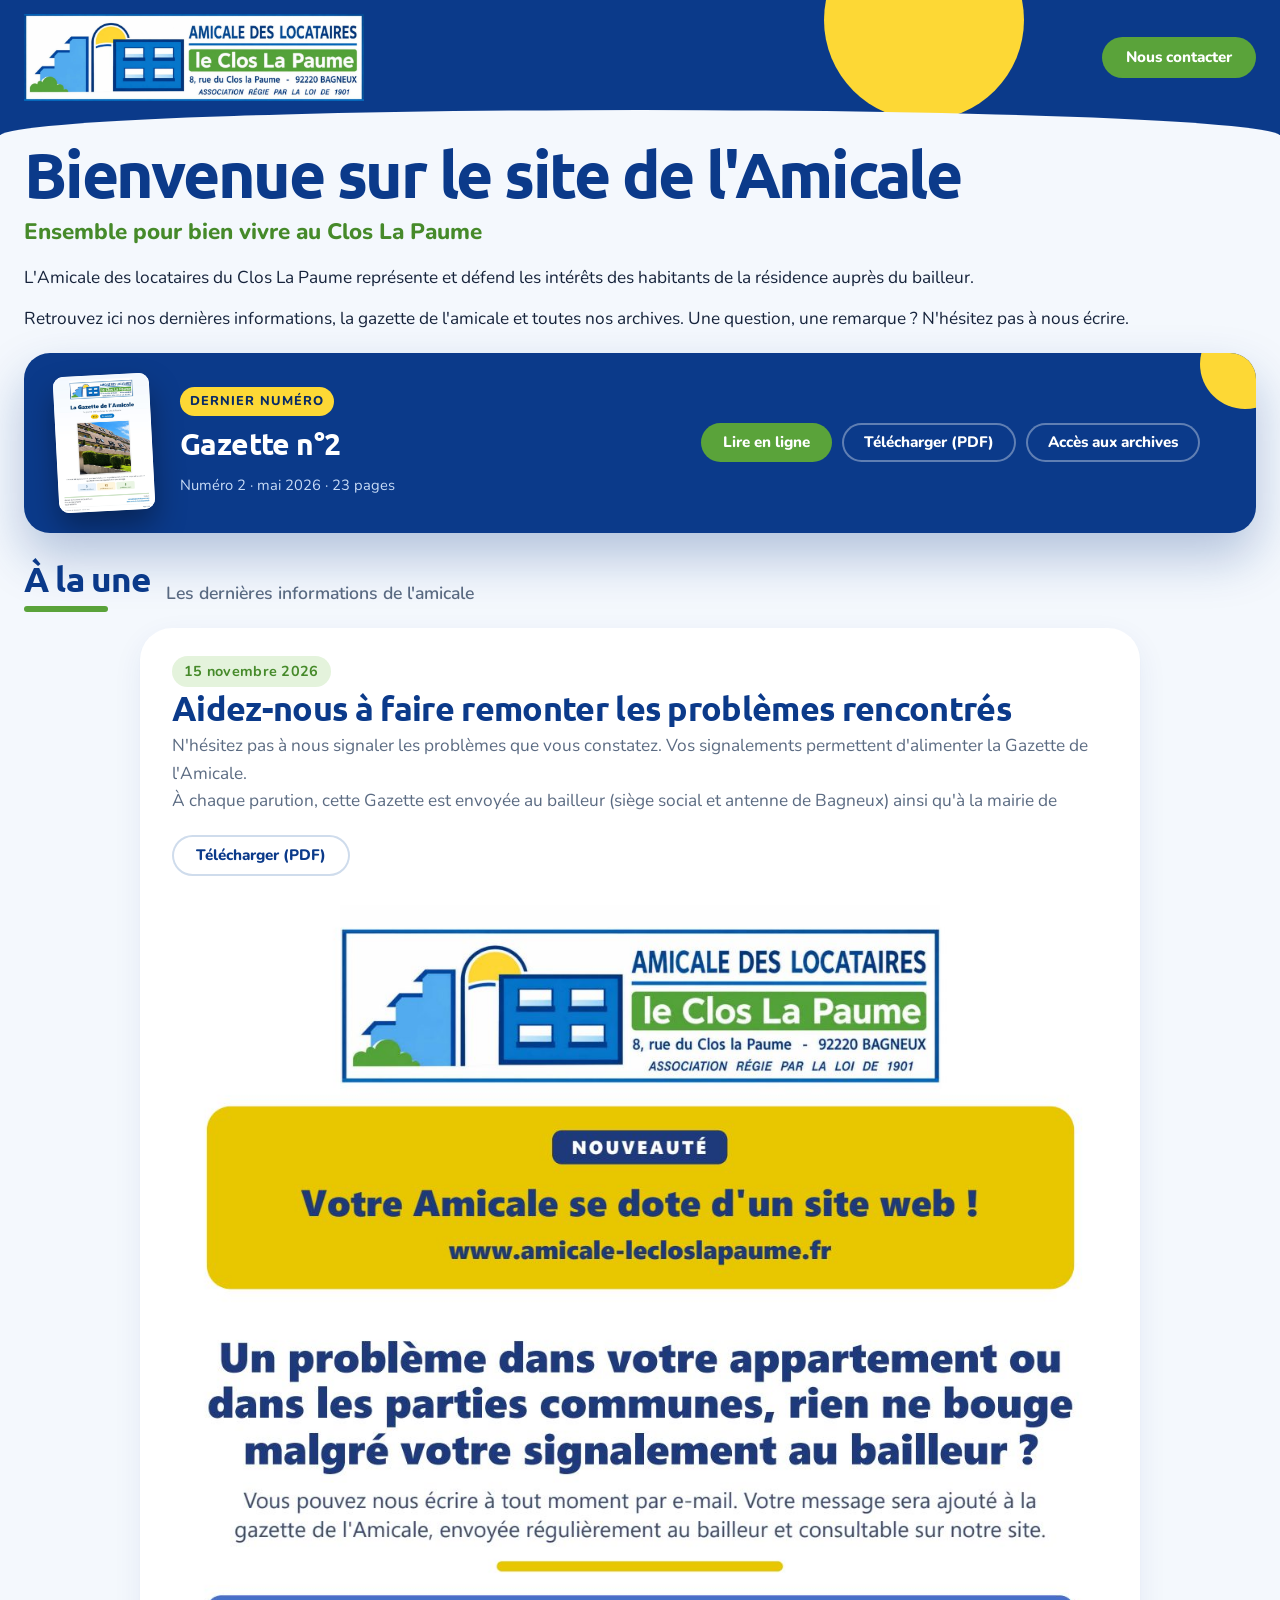
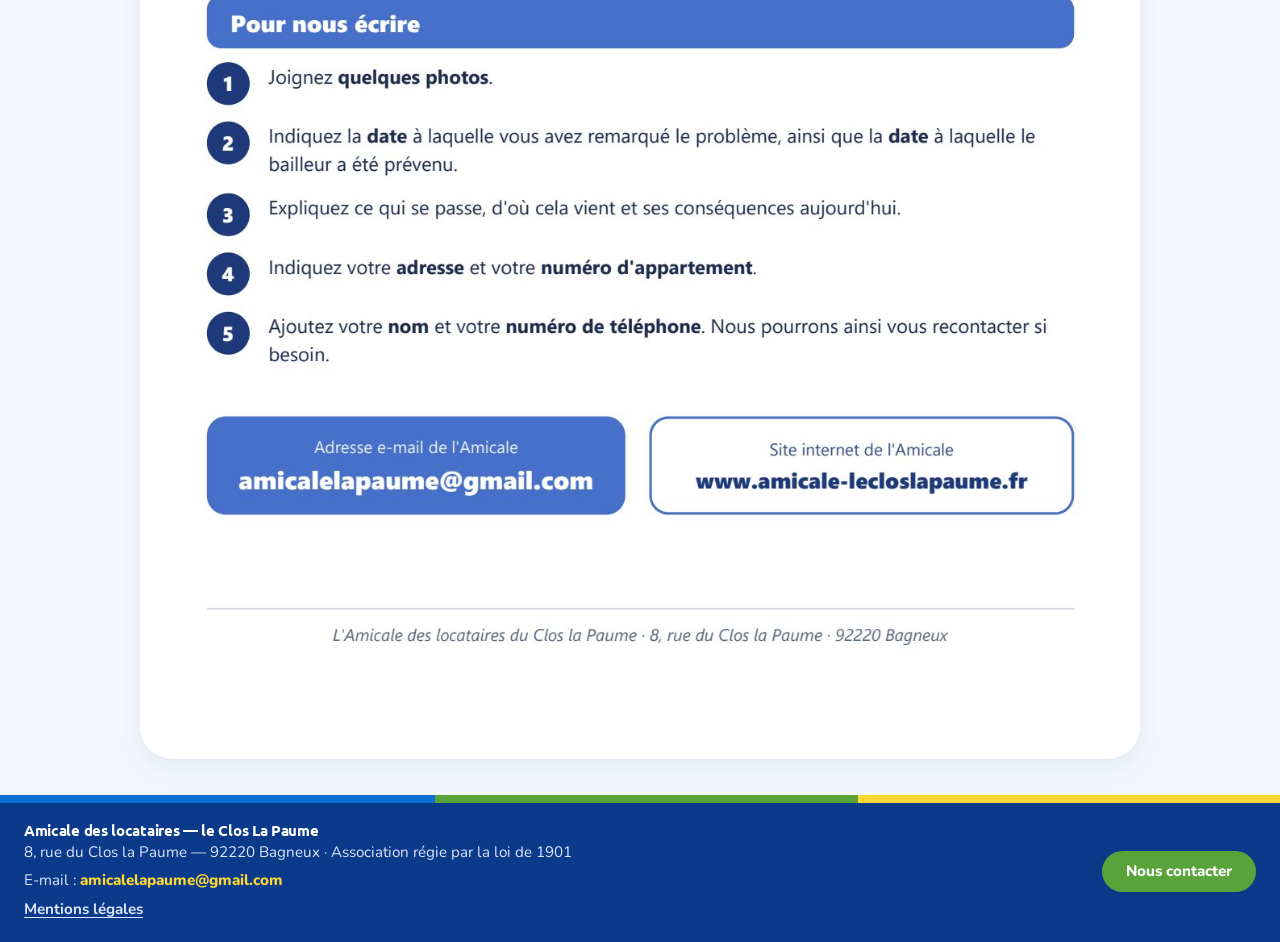
==== commit bd2ee288: "Mise à jour du site – 15/11/2026 17:16" ====
--- a/index.html
+++ b/index.html
@@ -20,7 +20,7 @@
     <div class="header-sky" aria-hidden="true"><span class="sun"></span></div>
     <div class="wrap">
       <h1 class="logo-card">
-        <img src="assets/logo.png?v=20261115170147" alt="Amicale des locataires le Clos La Paume – 8, rue du Clos la Paume – 92220 Bagneux – Association régie par la loi de 1901" width="2000" height="509">
+        <img src="assets/logo.png?v=20261115171603" alt="Amicale des locataires le Clos La Paume – 8, rue du Clos la Paume – 92220 Bagneux – Association régie par la loi de 1901" width="2000" height="509">
       </h1>
       <button class="btn btn-contact header-contact" id="contact-nav" type="button">Nous contacter</button>
     </div>
@@ -119,7 +119,7 @@
     <p class="contact-aide">Le bouton « Écrire un e-mail » ouvre votre messagerie. Si rien ne se passe, copiez l'adresse et collez-la dans votre messagerie habituelle (Gmail, Outlook…).</p>
   </dialog>
 
-  <script src="data/content.js?v=20261115170147"></script>
+  <script src="data/content.js?v=20261115171603"></script>
   <script src="commun.js?v=9"></script>
   <script src="visionneuse.js?v=11"></script>
   <script src="contact.js?v=11"></script>
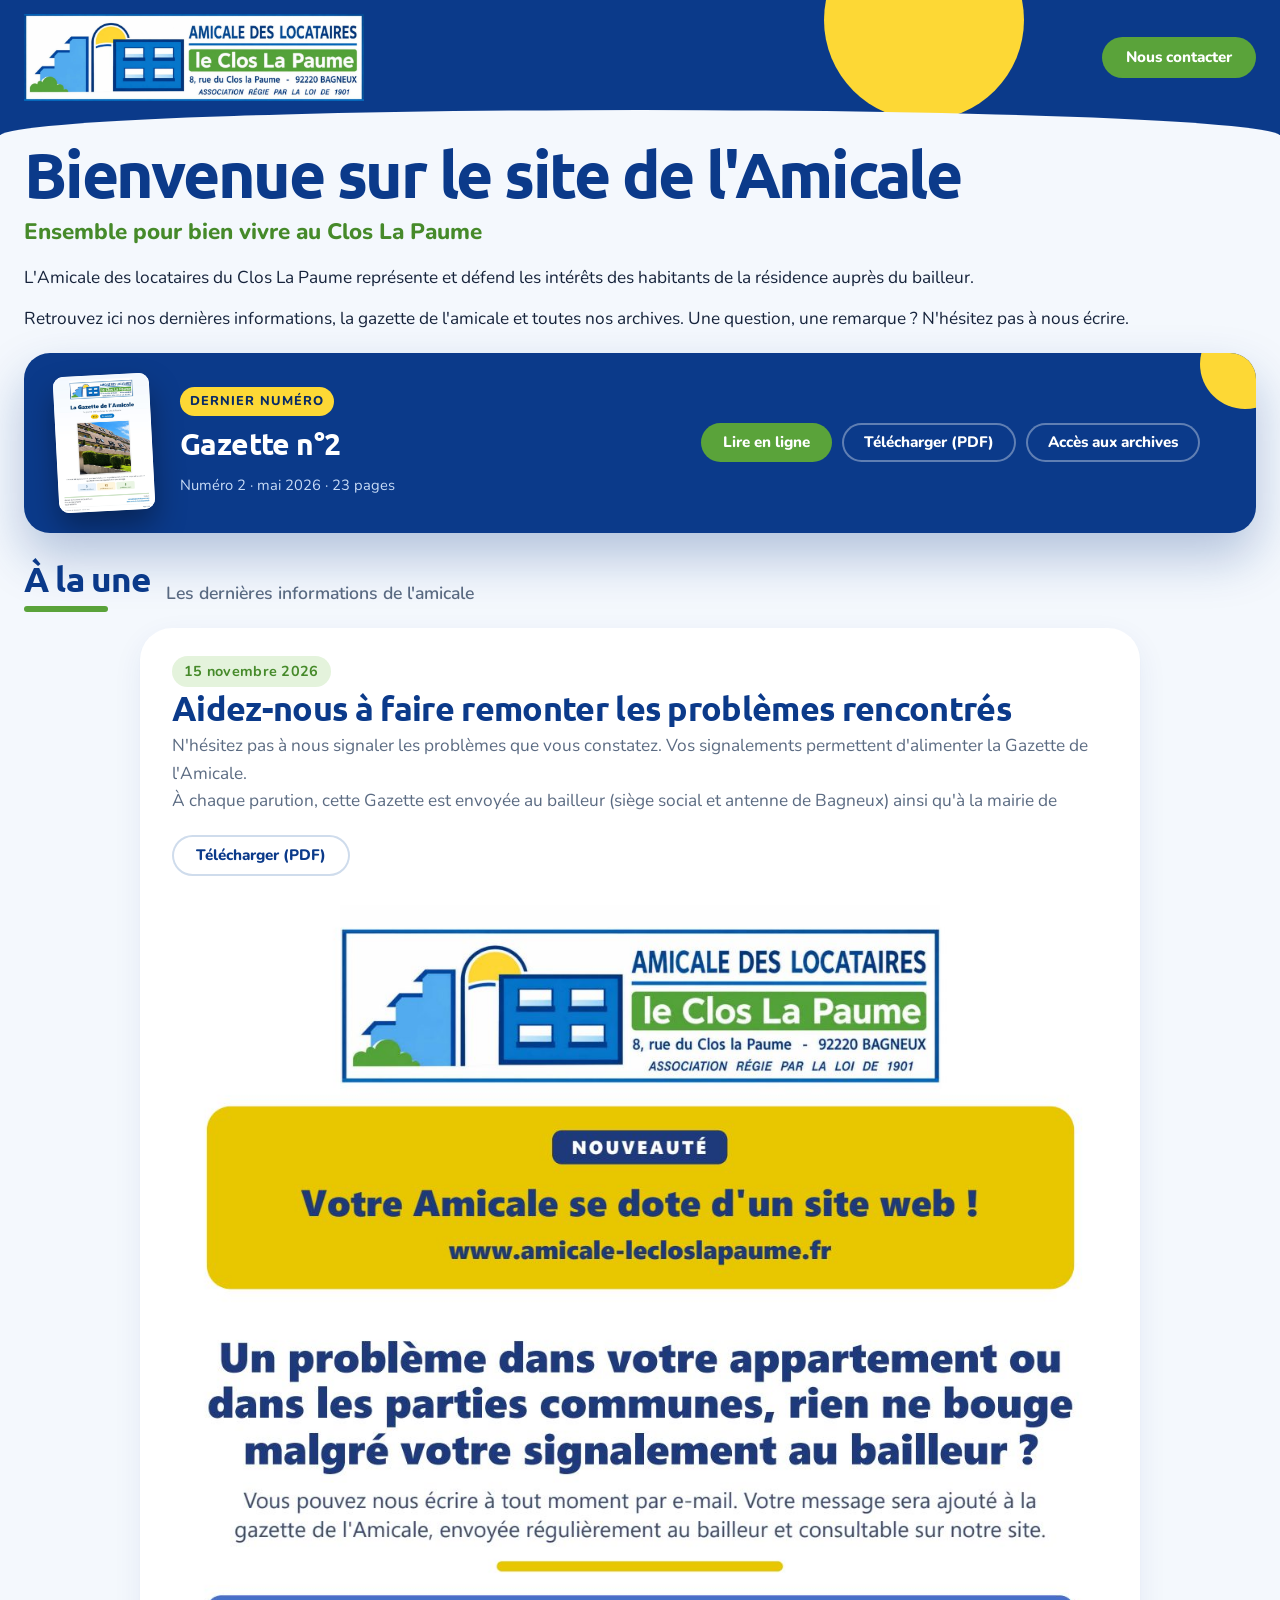
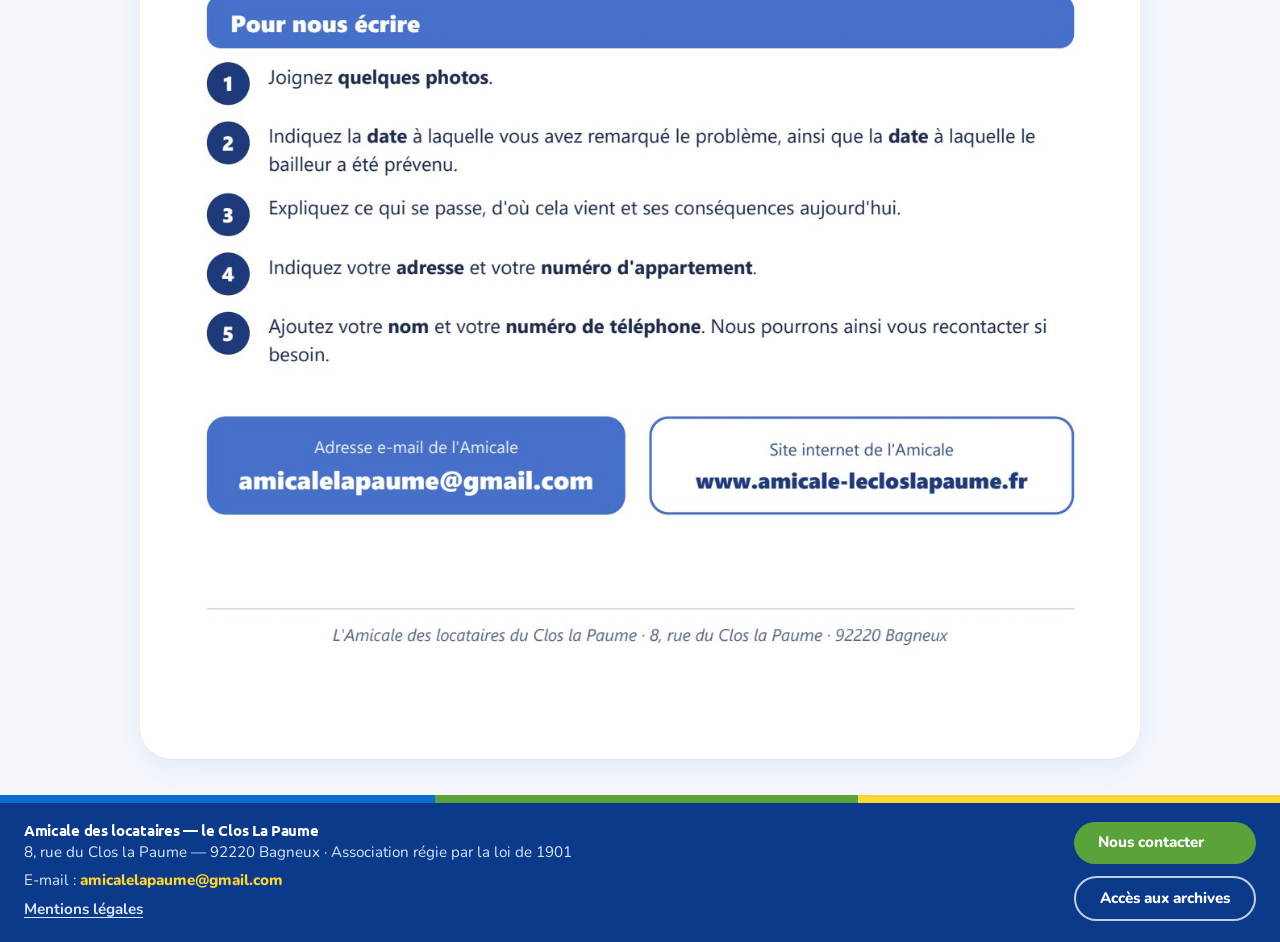
==== commit 6c36208d: "Mise à jour du site – 15/11/2026 17:26" ====
--- a/index.html
+++ b/index.html
@@ -1,128 +1,131 @@
-<!doctype html>
-<html lang="fr">
-<head>
-  <meta charset="utf-8">
-  <meta name="viewport" content="width=device-width, initial-scale=1">
-  <title>Amicale des locataires – Le Clos La Paume</title>
-  <meta name="description" content="Site de l'Amicale des locataires du Clos La Paume à Bagneux – association régie par la loi de 1901 : affiches, gazette et archives.">
-  <link rel="icon" type="image/png" sizes="32x32" href="assets/icone-32.png?v=2">
-  <link rel="icon" type="image/png" sizes="512x512" href="assets/icone.png?v=2">
-  <link rel="apple-touch-icon" href="assets/icone-180.png?v=2">
-  <link rel="preconnect" href="https://fonts.googleapis.com">
-  <link rel="preconnect" href="https://fonts.gstatic.com" crossorigin>
-  <link href="https://fonts.googleapis.com/css2?family=Ubuntu:wght@500;700&family=Nunito:wght@400;600;700;800&display=swap" rel="stylesheet">
-  <link rel="stylesheet" href="style.css?v=28">
-</head>
-<body>
-  <a class="skip" href="#a-la-une">Aller au contenu</a>
-
-  <header id="haut" class="site-header site-header-compact">
-    <div class="header-sky" aria-hidden="true"><span class="sun"></span></div>
-    <div class="wrap">
-      <h1 class="logo-card">
-        <img src="assets/logo.png?v=20261115171603" alt="Amicale des locataires le Clos La Paume – 8, rue du Clos la Paume – 92220 Bagneux – Association régie par la loi de 1901" width="2000" height="509">
-      </h1>
-      <button class="btn btn-contact header-contact" id="contact-nav" type="button">Nous contacter</button>
-    </div>
-  </header>
-
-  <div id="bandeau" class="bandeau" hidden></div>
-
-  <main>
-
-    <section id="accueil" class="intro wrap" aria-labelledby="intro-titre">
-      <div class="intro-tete">
-        <h2 id="intro-titre">Bienvenue sur le site de l'amicale</h2>
-        <p class="intro-sub" id="intro-sous-titre"></p>
-      </div>
-      <div class="intro-grid">
-        <div class="intro-card">
-          <div id="intro-texte" class="intro-texte"></div>
-        </div>
-        <aside class="intro-aside" aria-label="Accès rapides">
-          <div class="aside-card aside-gazette" id="intro-gazette" hidden></div>
-        </aside>
-      </div>
-    </section>
-
-    <section id="important" class="section wrap important" aria-labelledby="important-titre" hidden>
-      <div class="section-head">
-        <h2 id="important-titre" class="pill pill-important">Information importante</h2>
-      </div>
-      <div id="important-liste" class="liste-affiches"></div>
-    </section>
-
-    <section id="a-la-une" class="section wrap" aria-labelledby="t-une">
-      <div class="section-head">
-        <h2 id="t-une" class="pill pill-green">À la une</h2>
-        <p class="section-note">Les dernières informations de l'amicale</p>
-      </div>
-      <div id="affiches" class="liste-affiches"></div>
-    </section>
-  </main>
-
-  <footer class="footer">
-    <div class="wrap footer-inner">
-      <div>
-        <p class="footer-name">Amicale des locataires — le Clos La Paume</p>
-        <p>8, rue du Clos la Paume — 92220 Bagneux · Association régie par la loi de 1901</p>
-        <p class="footer-mail">E-mail : <span class="email-texte">amicalelapaume@gmail.com</span></p>
-        <p class="footer-small" id="pied-texte"></p>
-        <p class="footer-liens"><a href="mentions-legales.html">Mentions légales</a></p>
-      </div>
-      <button class="btn btn-contact" id="contact-footer" type="button">Nous contacter</button>
-    </div>
-  </footer>
-
-  <dialog id="viewer" class="viewer" aria-label="Lecteur de document">
-    <div class="viewer-barre">
-      <nav class="viewer-nav" aria-label="Navigation du site">
-        <a class="viewer-btn viewer-accueil" href="#haut">&larr; Accueil</a>
-      </nav>
-      <p class="viewer-titre" id="viewer-titre"></p>
-      <span class="viewer-compteur" id="viewer-compteur" aria-live="polite"></span>
-      <button class="viewer-btn" id="viewer-zoom" type="button" aria-pressed="false">
-        <svg viewBox="0 0 24 24" width="18" height="18" aria-hidden="true" fill="currentColor"><path d="M10 4a6 6 0 0 1 4.8 9.6l4.8 4.8-1.4 1.4-4.8-4.8A6 6 0 1 1 10 4Zm0 2a4 4 0 1 0 0 8 4 4 0 0 0 0-8Zm-1 1.5h2V9h1.5v2H11v1.5H9V11H7.5V9H9V7.5Z"/></svg>
-        <span class="viewer-long">Zoom</span>
-      </button>
-      <select class="viewer-btn viewer-niveau" id="viewer-niveau" aria-label="Niveau de zoom">
-        <option value="0">Ajusté</option>
-        <option value="100">100 %</option>
-        <option value="125">125 %</option>
-        <option value="150">150 %</option>
-        <option value="200">200 %</option>
-        <option value="250">250 %</option>
-        <option value="300">300 %</option>
-        <option value="400">400 %</option>
-      </select>
-      <a class="viewer-btn" id="viewer-pdf" href="#" download hidden aria-label="Télécharger le PDF"><span class="viewer-long">Télécharger (</span>PDF<span class="viewer-long">)</span></a>
-      <button class="viewer-btn viewer-fermer" id="viewer-fermer" type="button" aria-label="Fermer le lecteur">&times;</button>
-    </div>
-    <div class="viewer-scene">
-      <button class="car-fleche car-prec viewer-fleche" id="viewer-prec" type="button" aria-label="Page précédente">&#8249;</button>
-      <div class="viewer-defile" id="viewer-defile"><img id="viewer-img" alt="" decoding="async"></div>
-      <button class="car-fleche car-suiv viewer-fleche" id="viewer-suiv" type="button" aria-label="Page suivante">&#8250;</button>
-    </div>
-    <div class="viewer-vignettes" id="viewer-vignettes" aria-label="Pages du document" hidden></div>
-  </dialog>
-
-  <dialog id="contact-fenetre" class="contact-fenetre" aria-labelledby="contact-titre">
-    <button class="fermer" type="button" aria-label="Fermer">×</button>
-    <h2 id="contact-titre">Nous contacter</h2>
-    <p>Écrivez à l'amicale à cette adresse&nbsp;:</p>
-    <div class="email-boite">
-      <input id="contact-email" class="email-champ" type="text" readonly value="amicalelapaume@gmail.com" aria-label="Adresse e-mail de l'amicale">
-      <button id="contact-copier" class="btn btn-primary" type="button">Copier</button>
-    </div>
-    <p id="contact-copie-ok" class="copie-ok" role="status" aria-live="polite"></p>
-    <a id="contact-ecrire" class="btn btn-contact" href="mailto:amicalelapaume@gmail.com">Écrire un e-mail</a>
-    <p class="contact-aide">Le bouton « Écrire un e-mail » ouvre votre messagerie. Si rien ne se passe, copiez l'adresse et collez-la dans votre messagerie habituelle (Gmail, Outlook…).</p>
-  </dialog>
-
-  <script src="data/content.js?v=20261115171603"></script>
-  <script src="commun.js?v=9"></script>
-  <script src="visionneuse.js?v=11"></script>
-  <script src="contact.js?v=11"></script>
-  <script src="app.js?v=13"></script>
-</body>
-</html>
+<!doctype html>
+<html lang="fr">
+<head>
+  <meta charset="utf-8">
+  <meta name="viewport" content="width=device-width, initial-scale=1">
+  <title>Amicale des locataires – Le Clos La Paume</title>
+  <meta name="description" content="Site de l'Amicale des locataires du Clos La Paume à Bagneux – association régie par la loi de 1901 : affiches, gazette et archives.">
+  <link rel="icon" type="image/png" sizes="32x32" href="assets/icone-32.png?v=2">
+  <link rel="icon" type="image/png" sizes="512x512" href="assets/icone.png?v=2">
+  <link rel="apple-touch-icon" href="assets/icone-180.png?v=2">
+  <link rel="preconnect" href="https://fonts.googleapis.com">
+  <link rel="preconnect" href="https://fonts.gstatic.com" crossorigin>
+  <link href="https://fonts.googleapis.com/css2?family=Ubuntu:wght@500;700&family=Nunito:wght@400;600;700;800&display=swap" rel="stylesheet">
+  <link rel="stylesheet" href="style.css?v=28">
+</head>
+<body>
+  <a class="skip" href="#a-la-une">Aller au contenu</a>
+
+  <header id="haut" class="site-header site-header-compact">
+    <div class="header-sky" aria-hidden="true"><span class="sun"></span></div>
+    <div class="wrap">
+      <h1 class="logo-card">
+        <img src="assets/logo.png?v=20261115171603" alt="Amicale des locataires le Clos La Paume – 8, rue du Clos la Paume – 92220 Bagneux – Association régie par la loi de 1901" width="2000" height="509">
+      </h1>
+      <button class="btn btn-contact header-contact" id="contact-nav" type="button">Nous contacter</button>
+    </div>
+  </header>
+
+  <div id="bandeau" class="bandeau" hidden></div>
+
+  <main>
+
+    <section id="accueil" class="intro wrap" aria-labelledby="intro-titre">
+      <div class="intro-tete">
+        <h2 id="intro-titre">Bienvenue sur le site de l'amicale</h2>
+        <p class="intro-sub" id="intro-sous-titre"></p>
+      </div>
+      <div class="intro-grid">
+        <div class="intro-card">
+          <div id="intro-texte" class="intro-texte"></div>
+        </div>
+        <aside class="intro-aside" aria-label="Accès rapides">
+          <div class="aside-card aside-gazette" id="intro-gazette" hidden></div>
+        </aside>
+      </div>
+    </section>
+
+    <section id="important" class="section wrap important" aria-labelledby="important-titre" hidden>
+      <div class="section-head">
+        <h2 id="important-titre" class="pill pill-important">Information importante</h2>
+      </div>
+      <div id="important-liste" class="liste-affiches"></div>
+    </section>
+
+    <section id="a-la-une" class="section wrap" aria-labelledby="t-une">
+      <div class="section-head">
+        <h2 id="t-une" class="pill pill-green">À la une</h2>
+        <p class="section-note">Les dernières informations de l'amicale</p>
+      </div>
+      <div id="affiches" class="liste-affiches"></div>
+    </section>
+  </main>
+
+  <footer class="footer">
+    <div class="wrap footer-inner">
+      <div>
+        <p class="footer-name">Amicale des locataires — le Clos La Paume</p>
+        <p>8, rue du Clos la Paume — 92220 Bagneux · Association régie par la loi de 1901</p>
+        <p class="footer-mail">E-mail : <span class="email-texte">amicalelapaume@gmail.com</span></p>
+        <p class="footer-small" id="pied-texte"></p>
+        <p class="footer-liens"><a href="mentions-legales.html">Mentions légales</a></p>
+      </div>
+      <div class="footer-boutons">
+        <button class="btn btn-contact" id="contact-footer" type="button">Nous contacter</button>
+        <a class="btn btn-archives" href="archives.html">Accès aux archives</a>
+      </div>
+    </div>
+  </footer>
+
+  <dialog id="viewer" class="viewer" aria-label="Lecteur de document">
+    <div class="viewer-barre">
+      <nav class="viewer-nav" aria-label="Navigation du site">
+        <a class="viewer-btn viewer-accueil" href="#haut">&larr; Accueil</a>
+      </nav>
+      <p class="viewer-titre" id="viewer-titre"></p>
+      <span class="viewer-compteur" id="viewer-compteur" aria-live="polite"></span>
+      <button class="viewer-btn" id="viewer-zoom" type="button" aria-pressed="false">
+        <svg viewBox="0 0 24 24" width="18" height="18" aria-hidden="true" fill="currentColor"><path d="M10 4a6 6 0 0 1 4.8 9.6l4.8 4.8-1.4 1.4-4.8-4.8A6 6 0 1 1 10 4Zm0 2a4 4 0 1 0 0 8 4 4 0 0 0 0-8Zm-1 1.5h2V9h1.5v2H11v1.5H9V11H7.5V9H9V7.5Z"/></svg>
+        <span class="viewer-long">Zoom</span>
+      </button>
+      <select class="viewer-btn viewer-niveau" id="viewer-niveau" aria-label="Niveau de zoom">
+        <option value="0">Ajusté</option>
+        <option value="100">100 %</option>
+        <option value="125">125 %</option>
+        <option value="150">150 %</option>
+        <option value="200">200 %</option>
+        <option value="250">250 %</option>
+        <option value="300">300 %</option>
+        <option value="400">400 %</option>
+      </select>
+      <a class="viewer-btn" id="viewer-pdf" href="#" download hidden aria-label="Télécharger le PDF"><span class="viewer-long">Télécharger (</span>PDF<span class="viewer-long">)</span></a>
+      <button class="viewer-btn viewer-fermer" id="viewer-fermer" type="button" aria-label="Fermer le lecteur">&times;</button>
+    </div>
+    <div class="viewer-scene">
+      <button class="car-fleche car-prec viewer-fleche" id="viewer-prec" type="button" aria-label="Page précédente">&#8249;</button>
+      <div class="viewer-defile" id="viewer-defile"><img id="viewer-img" alt="" decoding="async"></div>
+      <button class="car-fleche car-suiv viewer-fleche" id="viewer-suiv" type="button" aria-label="Page suivante">&#8250;</button>
+    </div>
+    <div class="viewer-vignettes" id="viewer-vignettes" aria-label="Pages du document" hidden></div>
+  </dialog>
+
+  <dialog id="contact-fenetre" class="contact-fenetre" aria-labelledby="contact-titre">
+    <button class="fermer" type="button" aria-label="Fermer">×</button>
+    <h2 id="contact-titre">Nous contacter</h2>
+    <p>Écrivez à l'amicale à cette adresse&nbsp;:</p>
+    <div class="email-boite">
+      <input id="contact-email" class="email-champ" type="text" readonly value="amicalelapaume@gmail.com" aria-label="Adresse e-mail de l'amicale">
+      <button id="contact-copier" class="btn btn-primary" type="button">Copier</button>
+    </div>
+    <p id="contact-copie-ok" class="copie-ok" role="status" aria-live="polite"></p>
+    <a id="contact-ecrire" class="btn btn-contact" href="mailto:amicalelapaume@gmail.com">Écrire un e-mail</a>
+    <p class="contact-aide">Le bouton « Écrire un e-mail » ouvre votre messagerie. Si rien ne se passe, copiez l'adresse et collez-la dans votre messagerie habituelle (Gmail, Outlook…).</p>
+  </dialog>
+
+  <script src="data/content.js?v=20261115171603"></script>
+  <script src="commun.js?v=9"></script>
+  <script src="visionneuse.js?v=11"></script>
+  <script src="contact.js?v=11"></script>
+  <script src="app.js?v=13"></script>
+</body>
+</html>
--- a/style.css
+++ b/style.css
@@ -809,7 +809,7 @@
 .intro-grid { grid-template-columns: 1fr; gap: 20px; }
 .intro-texte { max-width: none; }
 .intro-aside { max-width: 760px; }
-.intro .intro-aside .aside-gazette { margin: 0; }
+.intro .intro-aside .aside-gazette { margin: 0; }
 
 /* Aperçu : encart gazette sur toute la largeur */
 .intro-aside { max-width: none; }
@@ -820,12 +820,12 @@
 .aside-gazette .gazette-info p { margin: 0; }
 .aside-gazette .gazette-actions { display: flex; flex-wrap: wrap; gap: 10px; align-items: center; }
 .aside-gazette .gazette-actions .btn { margin: 0; padding: 12px 22px; }
-.aside-couv { width: 96px; }
+.aside-couv { width: 96px; }
 .aside-gazette .gazette-corps { flex-direction: row; }
-@media (max-width: 640px) { .aside-gazette .gazette-corps { flex-direction: column; align-items: flex-start; } }
+@media (max-width: 640px) { .aside-gazette .gazette-corps { flex-direction: column; align-items: flex-start; } }
 
 .aside-gazette::before { width: 90px; height: 90px; right: -34px; top: -34px; }
-.aside-gazette { padding-right: 56px; }
+.aside-gazette { padding-right: 56px; }
 
 /* Aperçu mobile : « Dernier numéro » sur toute la largeur au-dessus de la vignette et du titre */
 @media (max-width: 640px) {
@@ -841,11 +841,16 @@
   .aside-gazette .gazette-actions { grid-column: 1 / -1; grid-row: 4; display: flex; flex-wrap: wrap; gap: 8px; margin-top: 8px; }
   .aside-gazette .gazette-actions .btn { padding: 9px 14px; font-size: .82rem; }
   .aside-gazette::before { width: 70px; height: 70px; right: -28px; top: -28px; }
-}
-
+}
+
 
 /* Aperçu mobile : badge à la taille de son texte, soleil jaune remis */
 @media (max-width: 640px) {
   .aside-gazette .gazette-badge { grid-column: 1 / -1; justify-self: start; text-align: left; display: inline-block; padding: 4px 12px; font-size: .8rem; }
   .aside-gazette::before { display: block; width: 90px; height: 90px; right: -34px; top: -34px; }
-}
+}
+
+/* Pied de page : boutons empilés */
+.footer-boutons { display: flex; flex-direction: column; gap: 12px; align-items: stretch; text-align: center; }
+.btn-archives { background: transparent; color: #fff; border: 2px solid rgba(255,255,255,.75); box-shadow: none; text-decoration: none; }
+.btn-archives:hover { background: rgba(255,255,255,.14); color: #fff; }
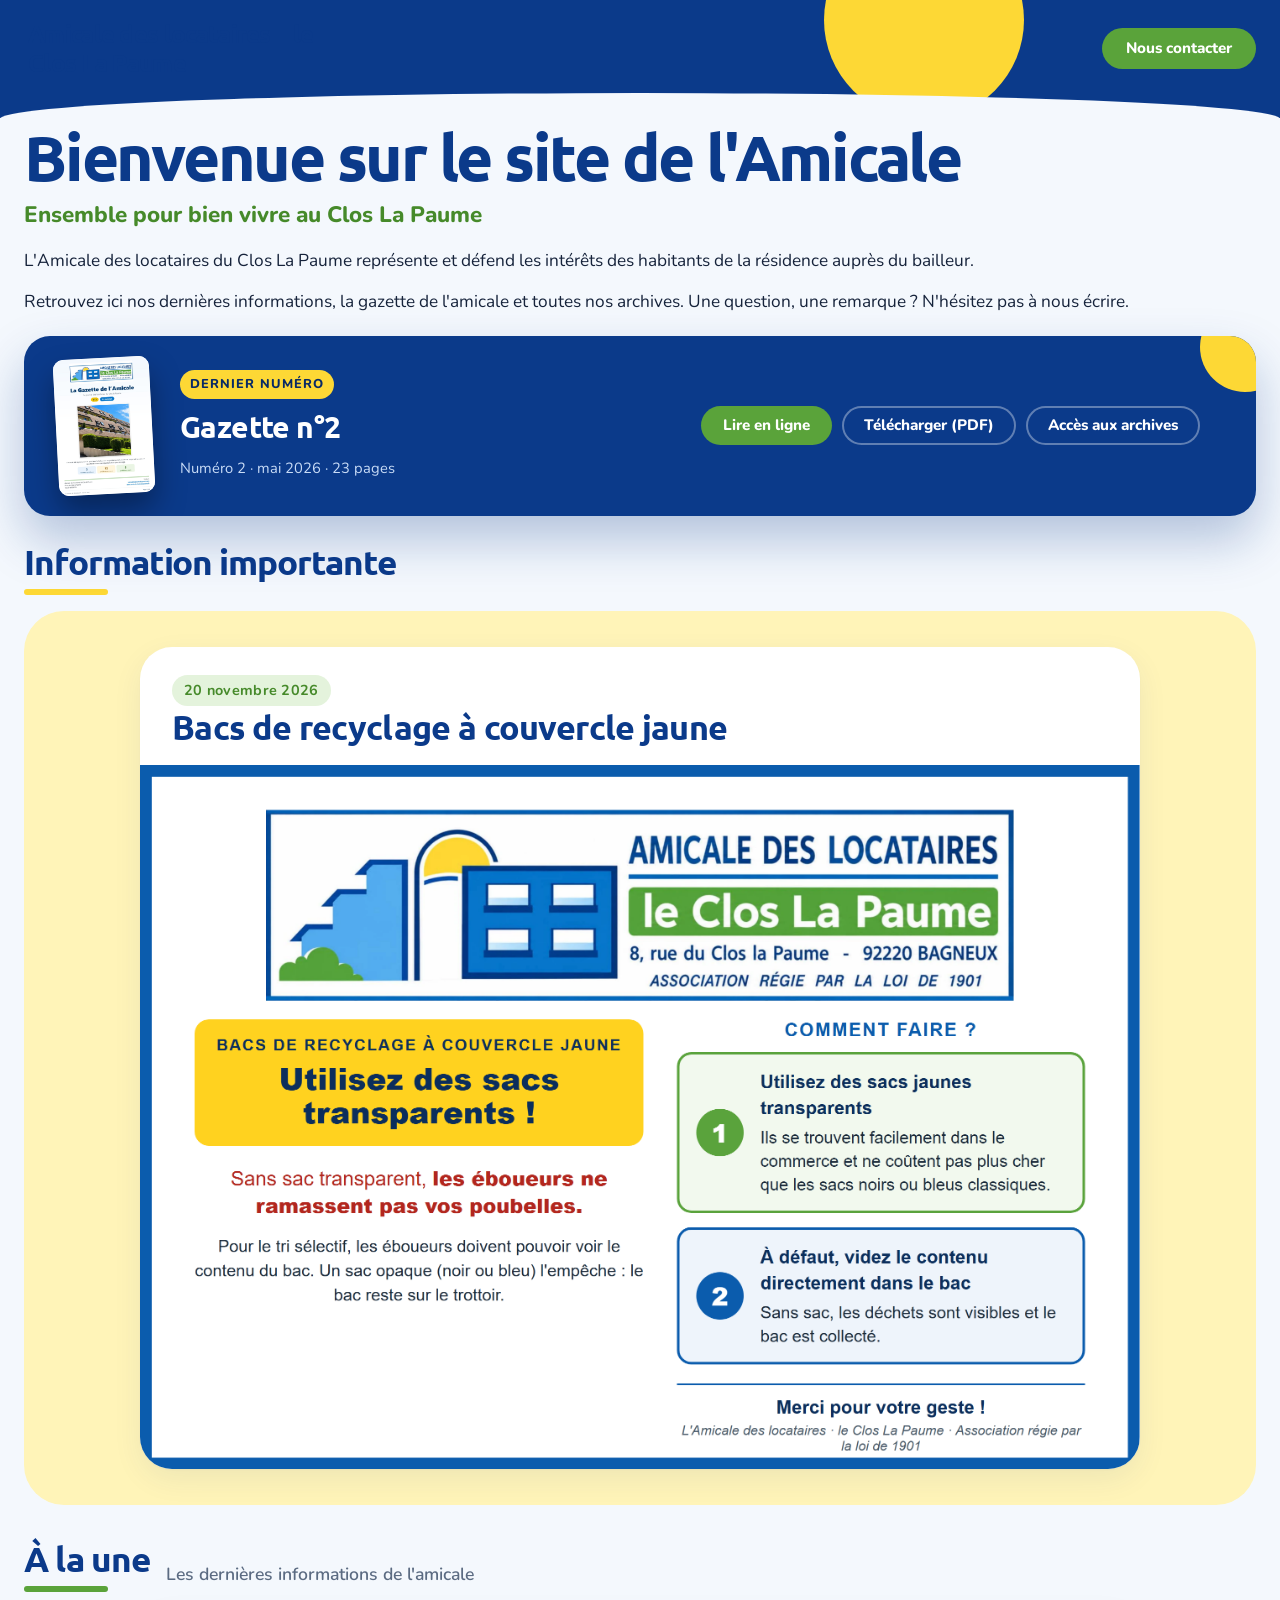
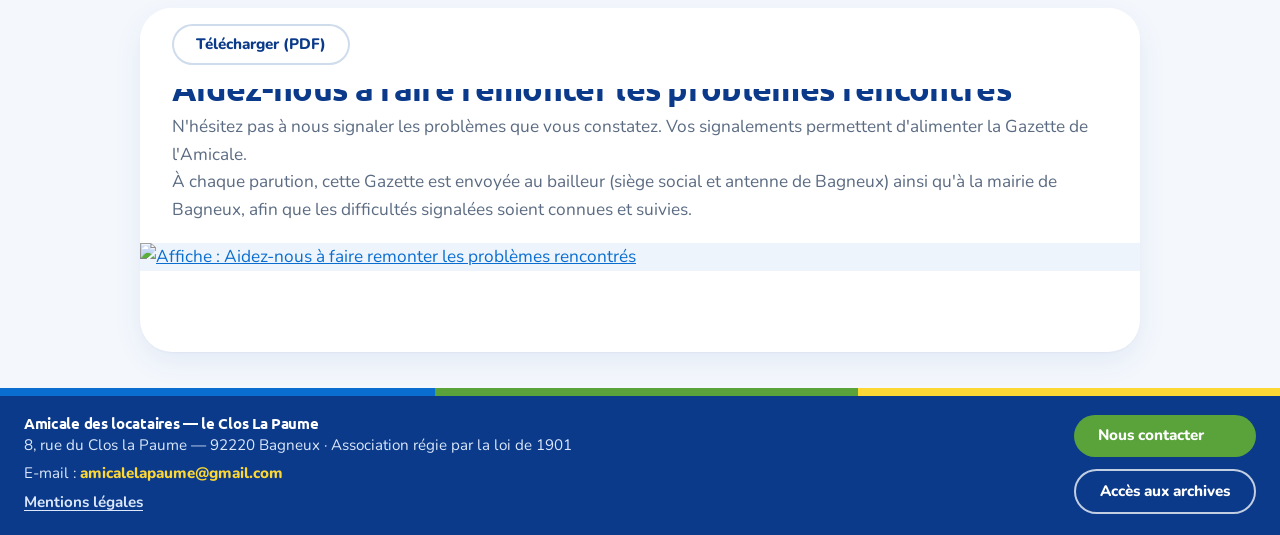
==== commit 0052cc1f: "Mise à jour du site – 20/11/2026 10:12" ====
--- a/index.html
+++ b/index.html
@@ -1,131 +1,131 @@
-<!doctype html>
-<html lang="fr">
-<head>
-  <meta charset="utf-8">
-  <meta name="viewport" content="width=device-width, initial-scale=1">
-  <title>Amicale des locataires – Le Clos La Paume</title>
-  <meta name="description" content="Site de l'Amicale des locataires du Clos La Paume à Bagneux – association régie par la loi de 1901 : affiches, gazette et archives.">
-  <link rel="icon" type="image/png" sizes="32x32" href="assets/icone-32.png?v=2">
-  <link rel="icon" type="image/png" sizes="512x512" href="assets/icone.png?v=2">
-  <link rel="apple-touch-icon" href="assets/icone-180.png?v=2">
-  <link rel="preconnect" href="https://fonts.googleapis.com">
-  <link rel="preconnect" href="https://fonts.gstatic.com" crossorigin>
-  <link href="https://fonts.googleapis.com/css2?family=Ubuntu:wght@500;700&family=Nunito:wght@400;600;700;800&display=swap" rel="stylesheet">
-  <link rel="stylesheet" href="style.css?v=28">
-</head>
-<body>
-  <a class="skip" href="#a-la-une">Aller au contenu</a>
-
-  <header id="haut" class="site-header site-header-compact">
-    <div class="header-sky" aria-hidden="true"><span class="sun"></span></div>
-    <div class="wrap">
-      <h1 class="logo-card">
-        <img src="assets/logo.png?v=20261115171603" alt="Amicale des locataires le Clos La Paume – 8, rue du Clos la Paume – 92220 Bagneux – Association régie par la loi de 1901" width="2000" height="509">
-      </h1>
-      <button class="btn btn-contact header-contact" id="contact-nav" type="button">Nous contacter</button>
-    </div>
-  </header>
-
-  <div id="bandeau" class="bandeau" hidden></div>
-
-  <main>
-
-    <section id="accueil" class="intro wrap" aria-labelledby="intro-titre">
-      <div class="intro-tete">
-        <h2 id="intro-titre">Bienvenue sur le site de l'amicale</h2>
-        <p class="intro-sub" id="intro-sous-titre"></p>
-      </div>
-      <div class="intro-grid">
-        <div class="intro-card">
-          <div id="intro-texte" class="intro-texte"></div>
-        </div>
-        <aside class="intro-aside" aria-label="Accès rapides">
-          <div class="aside-card aside-gazette" id="intro-gazette" hidden></div>
-        </aside>
-      </div>
-    </section>
-
-    <section id="important" class="section wrap important" aria-labelledby="important-titre" hidden>
-      <div class="section-head">
-        <h2 id="important-titre" class="pill pill-important">Information importante</h2>
-      </div>
-      <div id="important-liste" class="liste-affiches"></div>
-    </section>
-
-    <section id="a-la-une" class="section wrap" aria-labelledby="t-une">
-      <div class="section-head">
-        <h2 id="t-une" class="pill pill-green">À la une</h2>
-        <p class="section-note">Les dernières informations de l'amicale</p>
-      </div>
-      <div id="affiches" class="liste-affiches"></div>
-    </section>
-  </main>
-
-  <footer class="footer">
-    <div class="wrap footer-inner">
-      <div>
-        <p class="footer-name">Amicale des locataires — le Clos La Paume</p>
-        <p>8, rue du Clos la Paume — 92220 Bagneux · Association régie par la loi de 1901</p>
-        <p class="footer-mail">E-mail : <span class="email-texte">amicalelapaume@gmail.com</span></p>
-        <p class="footer-small" id="pied-texte"></p>
-        <p class="footer-liens"><a href="mentions-legales.html">Mentions légales</a></p>
-      </div>
-      <div class="footer-boutons">
-        <button class="btn btn-contact" id="contact-footer" type="button">Nous contacter</button>
-        <a class="btn btn-archives" href="archives.html">Accès aux archives</a>
-      </div>
-    </div>
-  </footer>
-
-  <dialog id="viewer" class="viewer" aria-label="Lecteur de document">
-    <div class="viewer-barre">
-      <nav class="viewer-nav" aria-label="Navigation du site">
-        <a class="viewer-btn viewer-accueil" href="#haut">&larr; Accueil</a>
-      </nav>
-      <p class="viewer-titre" id="viewer-titre"></p>
-      <span class="viewer-compteur" id="viewer-compteur" aria-live="polite"></span>
-      <button class="viewer-btn" id="viewer-zoom" type="button" aria-pressed="false">
-        <svg viewBox="0 0 24 24" width="18" height="18" aria-hidden="true" fill="currentColor"><path d="M10 4a6 6 0 0 1 4.8 9.6l4.8 4.8-1.4 1.4-4.8-4.8A6 6 0 1 1 10 4Zm0 2a4 4 0 1 0 0 8 4 4 0 0 0 0-8Zm-1 1.5h2V9h1.5v2H11v1.5H9V11H7.5V9H9V7.5Z"/></svg>
-        <span class="viewer-long">Zoom</span>
-      </button>
-      <select class="viewer-btn viewer-niveau" id="viewer-niveau" aria-label="Niveau de zoom">
-        <option value="0">Ajusté</option>
-        <option value="100">100 %</option>
-        <option value="125">125 %</option>
-        <option value="150">150 %</option>
-        <option value="200">200 %</option>
-        <option value="250">250 %</option>
-        <option value="300">300 %</option>
-        <option value="400">400 %</option>
-      </select>
-      <a class="viewer-btn" id="viewer-pdf" href="#" download hidden aria-label="Télécharger le PDF"><span class="viewer-long">Télécharger (</span>PDF<span class="viewer-long">)</span></a>
-      <button class="viewer-btn viewer-fermer" id="viewer-fermer" type="button" aria-label="Fermer le lecteur">&times;</button>
-    </div>
-    <div class="viewer-scene">
-      <button class="car-fleche car-prec viewer-fleche" id="viewer-prec" type="button" aria-label="Page précédente">&#8249;</button>
-      <div class="viewer-defile" id="viewer-defile"><img id="viewer-img" alt="" decoding="async"></div>
-      <button class="car-fleche car-suiv viewer-fleche" id="viewer-suiv" type="button" aria-label="Page suivante">&#8250;</button>
-    </div>
-    <div class="viewer-vignettes" id="viewer-vignettes" aria-label="Pages du document" hidden></div>
-  </dialog>
-
-  <dialog id="contact-fenetre" class="contact-fenetre" aria-labelledby="contact-titre">
-    <button class="fermer" type="button" aria-label="Fermer">×</button>
-    <h2 id="contact-titre">Nous contacter</h2>
-    <p>Écrivez à l'amicale à cette adresse&nbsp;:</p>
-    <div class="email-boite">
-      <input id="contact-email" class="email-champ" type="text" readonly value="amicalelapaume@gmail.com" aria-label="Adresse e-mail de l'amicale">
-      <button id="contact-copier" class="btn btn-primary" type="button">Copier</button>
-    </div>
-    <p id="contact-copie-ok" class="copie-ok" role="status" aria-live="polite"></p>
-    <a id="contact-ecrire" class="btn btn-contact" href="mailto:amicalelapaume@gmail.com">Écrire un e-mail</a>
-    <p class="contact-aide">Le bouton « Écrire un e-mail » ouvre votre messagerie. Si rien ne se passe, copiez l'adresse et collez-la dans votre messagerie habituelle (Gmail, Outlook…).</p>
-  </dialog>
-
-  <script src="data/content.js?v=20261115171603"></script>
-  <script src="commun.js?v=9"></script>
-  <script src="visionneuse.js?v=11"></script>
-  <script src="contact.js?v=11"></script>
-  <script src="app.js?v=13"></script>
-</body>
-</html>
+<!doctype html>
+<html lang="fr">
+<head>
+  <meta charset="utf-8">
+  <meta name="viewport" content="width=device-width, initial-scale=1">
+  <title>Amicale des locataires – Le Clos La Paume</title>
+  <meta name="description" content="Site de l'Amicale des locataires du Clos La Paume à Bagneux – association régie par la loi de 1901 : affiches, gazette et archives.">
+  <link rel="icon" type="image/png" sizes="32x32" href="assets/icone-32.png?v=2">
+  <link rel="icon" type="image/png" sizes="512x512" href="assets/icone.png?v=2">
+  <link rel="apple-touch-icon" href="assets/icone-180.png?v=2">
+  <link rel="preconnect" href="https://fonts.googleapis.com">
+  <link rel="preconnect" href="https://fonts.gstatic.com" crossorigin>
+  <link href="https://fonts.googleapis.com/css2?family=Ubuntu:wght@500;700&family=Nunito:wght@400;600;700;800&display=swap" rel="stylesheet">
+  <link rel="stylesheet" href="style.css?v=28">
+</head>
+<body>
+  <a class="skip" href="#a-la-une">Aller au contenu</a>
+
+  <header id="haut" class="site-header site-header-compact">
+    <div class="header-sky" aria-hidden="true"><span class="sun"></span></div>
+    <div class="wrap">
+      <h1 class="logo-card">
+        <img src="assets/logo.png?v=20261120101139" alt="Amicale des locataires le Clos La Paume – 8, rue du Clos la Paume – 92220 Bagneux – Association régie par la loi de 1901" width="2000" height="509">
+      </h1>
+      <button class="btn btn-contact header-contact" id="contact-nav" type="button">Nous contacter</button>
+    </div>
+  </header>
+
+  <div id="bandeau" class="bandeau" hidden></div>
+
+  <main>
+
+    <section id="accueil" class="intro wrap" aria-labelledby="intro-titre">
+      <div class="intro-tete">
+        <h2 id="intro-titre">Bienvenue sur le site de l'amicale</h2>
+        <p class="intro-sub" id="intro-sous-titre"></p>
+      </div>
+      <div class="intro-grid">
+        <div class="intro-card">
+          <div id="intro-texte" class="intro-texte"></div>
+        </div>
+        <aside class="intro-aside" aria-label="Accès rapides">
+          <div class="aside-card aside-gazette" id="intro-gazette" hidden></div>
+        </aside>
+      </div>
+    </section>
+
+    <section id="important" class="section wrap important" aria-labelledby="important-titre" hidden>
+      <div class="section-head">
+        <h2 id="important-titre" class="pill pill-important">Information importante</h2>
+      </div>
+      <div id="important-liste" class="liste-affiches"></div>
+    </section>
+
+    <section id="a-la-une" class="section wrap" aria-labelledby="t-une">
+      <div class="section-head">
+        <h2 id="t-une" class="pill pill-green">À la une</h2>
+        <p class="section-note">Les dernières informations de l'amicale</p>
+      </div>
+      <div id="affiches" class="liste-affiches"></div>
+    </section>
+  </main>
+
+  <footer class="footer">
+    <div class="wrap footer-inner">
+      <div>
+        <p class="footer-name">Amicale des locataires — le Clos La Paume</p>
+        <p>8, rue du Clos la Paume — 92220 Bagneux · Association régie par la loi de 1901</p>
+        <p class="footer-mail">E-mail : <span class="email-texte">amicalelapaume@gmail.com</span></p>
+        <p class="footer-small" id="pied-texte"></p>
+        <p class="footer-liens"><a href="mentions-legales.html">Mentions légales</a></p>
+      </div>
+      <div class="footer-boutons">
+        <button class="btn btn-contact" id="contact-footer" type="button">Nous contacter</button>
+        <a class="btn btn-archives" href="archives.html">Accès aux archives</a>
+      </div>
+    </div>
+  </footer>
+
+  <dialog id="viewer" class="viewer" aria-label="Lecteur de document">
+    <div class="viewer-barre">
+      <nav class="viewer-nav" aria-label="Navigation du site">
+        <a class="viewer-btn viewer-accueil" href="#haut">&larr; Accueil</a>
+      </nav>
+      <p class="viewer-titre" id="viewer-titre"></p>
+      <span class="viewer-compteur" id="viewer-compteur" aria-live="polite"></span>
+      <button class="viewer-btn" id="viewer-zoom" type="button" aria-pressed="false">
+        <svg viewBox="0 0 24 24" width="18" height="18" aria-hidden="true" fill="currentColor"><path d="M10 4a6 6 0 0 1 4.8 9.6l4.8 4.8-1.4 1.4-4.8-4.8A6 6 0 1 1 10 4Zm0 2a4 4 0 1 0 0 8 4 4 0 0 0 0-8Zm-1 1.5h2V9h1.5v2H11v1.5H9V11H7.5V9H9V7.5Z"/></svg>
+        <span class="viewer-long">Zoom</span>
+      </button>
+      <select class="viewer-btn viewer-niveau" id="viewer-niveau" aria-label="Niveau de zoom">
+        <option value="0">Ajusté</option>
+        <option value="100">100 %</option>
+        <option value="125">125 %</option>
+        <option value="150">150 %</option>
+        <option value="200">200 %</option>
+        <option value="250">250 %</option>
+        <option value="300">300 %</option>
+        <option value="400">400 %</option>
+      </select>
+      <a class="viewer-btn" id="viewer-pdf" href="#" download hidden aria-label="Télécharger le PDF"><span class="viewer-long">Télécharger (</span>PDF<span class="viewer-long">)</span></a>
+      <button class="viewer-btn viewer-fermer" id="viewer-fermer" type="button" aria-label="Fermer le lecteur">&times;</button>
+    </div>
+    <div class="viewer-scene">
+      <button class="car-fleche car-prec viewer-fleche" id="viewer-prec" type="button" aria-label="Page précédente">&#8249;</button>
+      <div class="viewer-defile" id="viewer-defile"><img id="viewer-img" alt="" decoding="async"></div>
+      <button class="car-fleche car-suiv viewer-fleche" id="viewer-suiv" type="button" aria-label="Page suivante">&#8250;</button>
+    </div>
+    <div class="viewer-vignettes" id="viewer-vignettes" aria-label="Pages du document" hidden></div>
+  </dialog>
+
+  <dialog id="contact-fenetre" class="contact-fenetre" aria-labelledby="contact-titre">
+    <button class="fermer" type="button" aria-label="Fermer">×</button>
+    <h2 id="contact-titre">Nous contacter</h2>
+    <p>Écrivez à l'amicale à cette adresse&nbsp;:</p>
+    <div class="email-boite">
+      <input id="contact-email" class="email-champ" type="text" readonly value="amicalelapaume@gmail.com" aria-label="Adresse e-mail de l'amicale">
+      <button id="contact-copier" class="btn btn-primary" type="button">Copier</button>
+    </div>
+    <p id="contact-copie-ok" class="copie-ok" role="status" aria-live="polite"></p>
+    <a id="contact-ecrire" class="btn btn-contact" href="mailto:amicalelapaume@gmail.com">Écrire un e-mail</a>
+    <p class="contact-aide">Le bouton « Écrire un e-mail » ouvre votre messagerie. Si rien ne se passe, copiez l'adresse et collez-la dans votre messagerie habituelle (Gmail, Outlook…).</p>
+  </dialog>
+
+  <script src="data/content.js?v=20261120101139"></script>
+  <script src="commun.js?v=9"></script>
+  <script src="visionneuse.js?v=11"></script>
+  <script src="contact.js?v=11"></script>
+  <script src="app.js?v=13"></script>
+</body>
+</html>
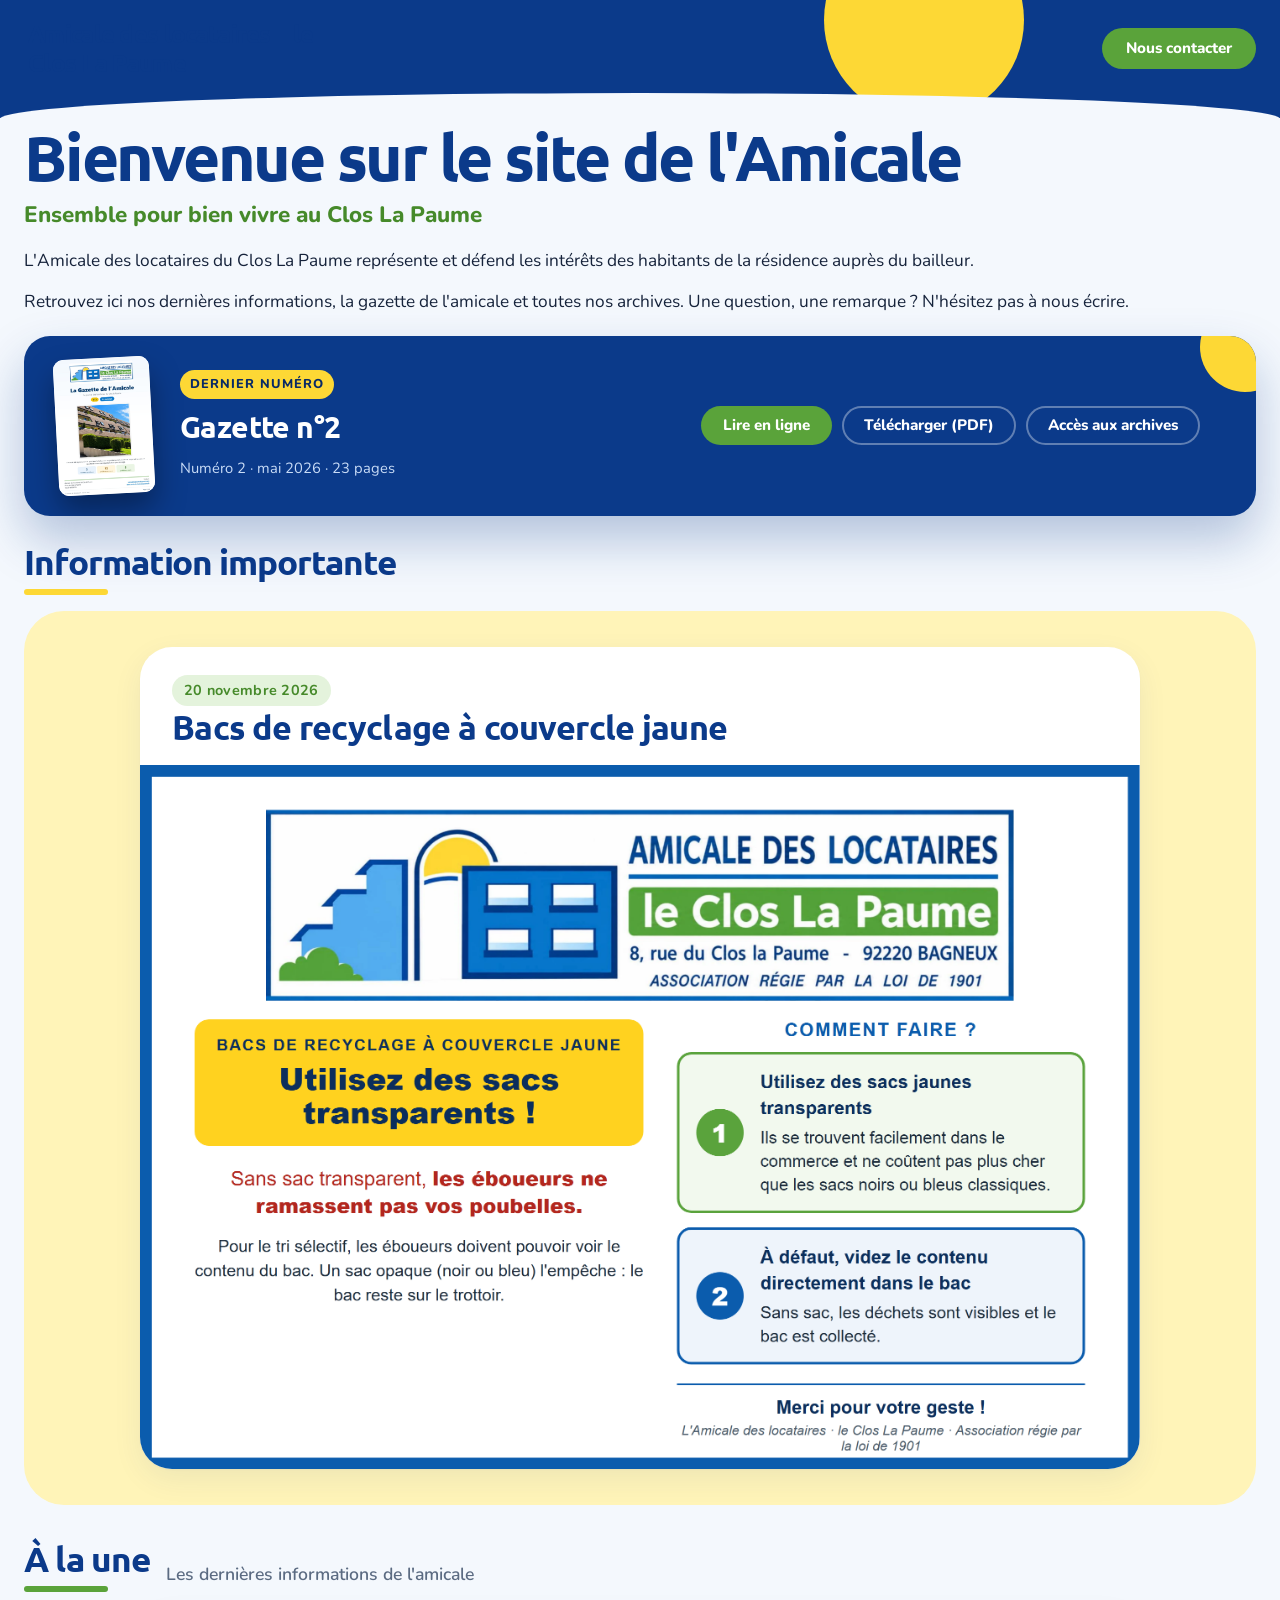
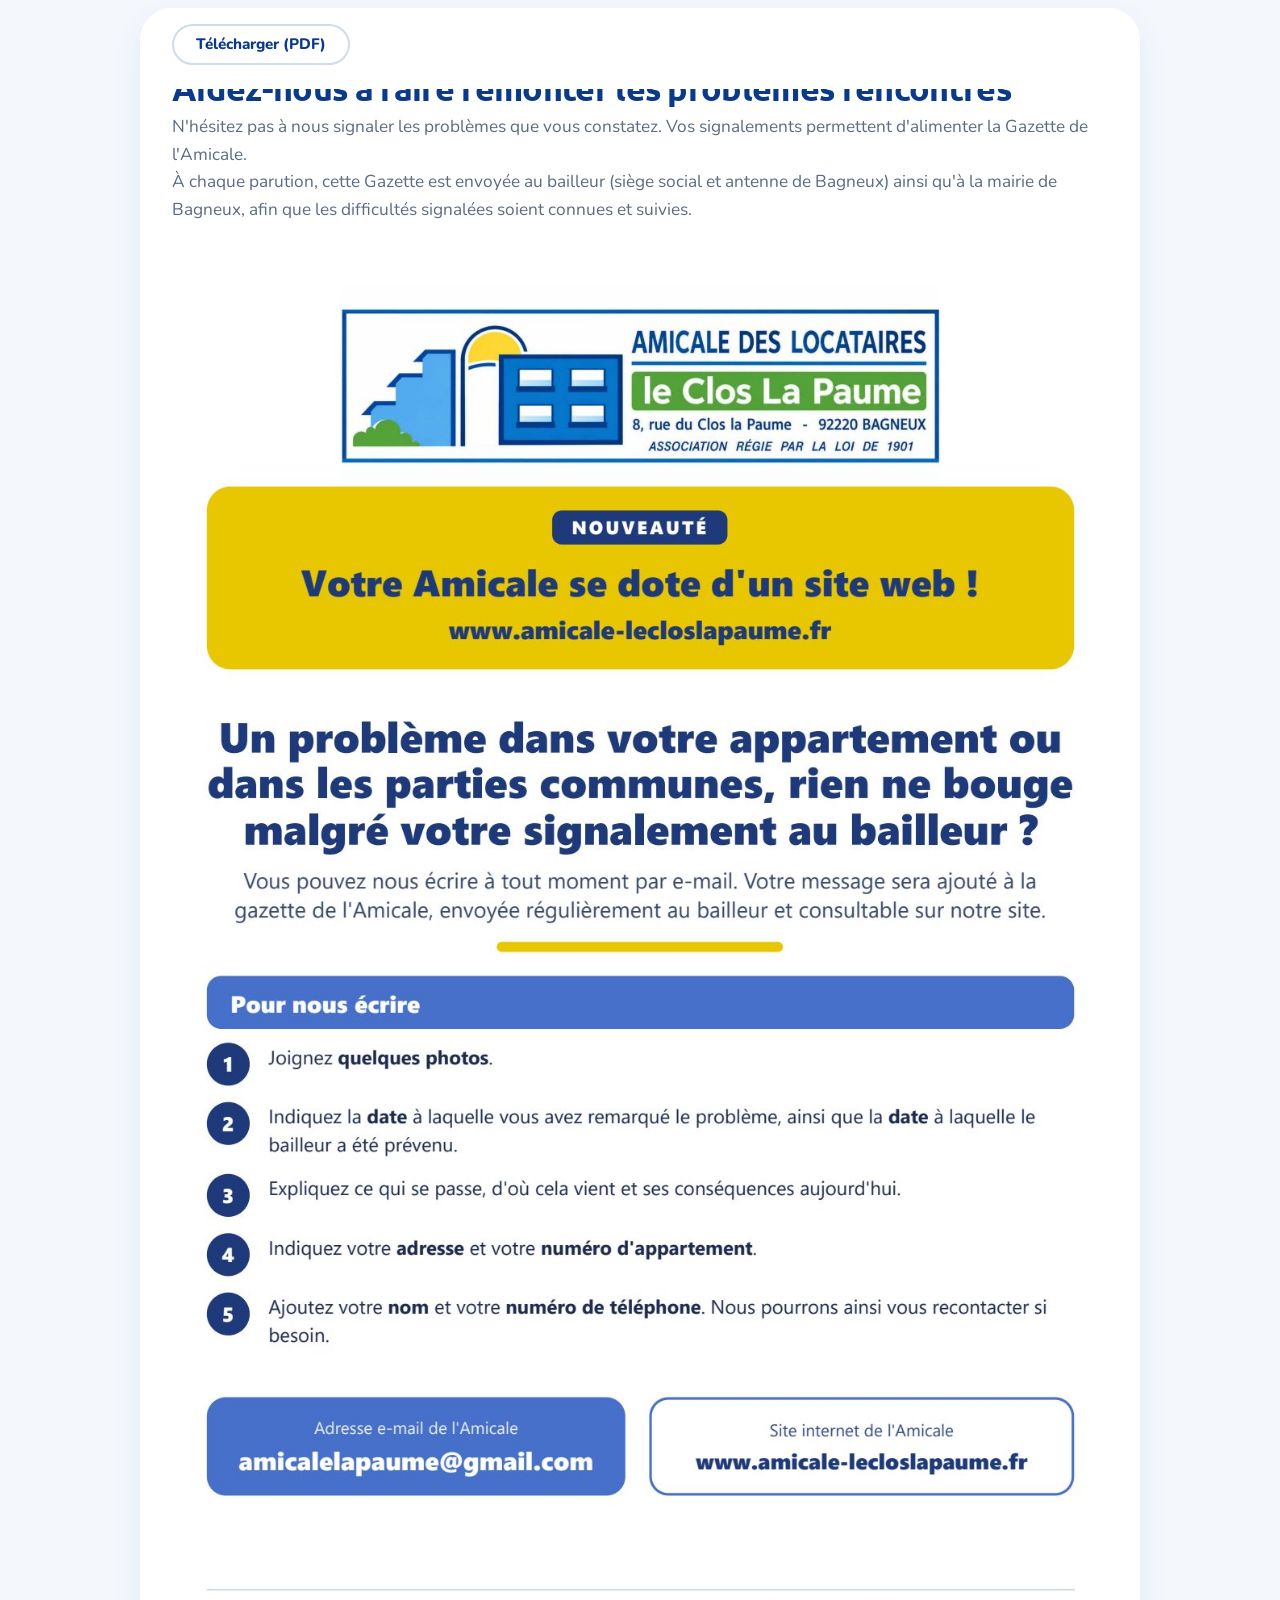
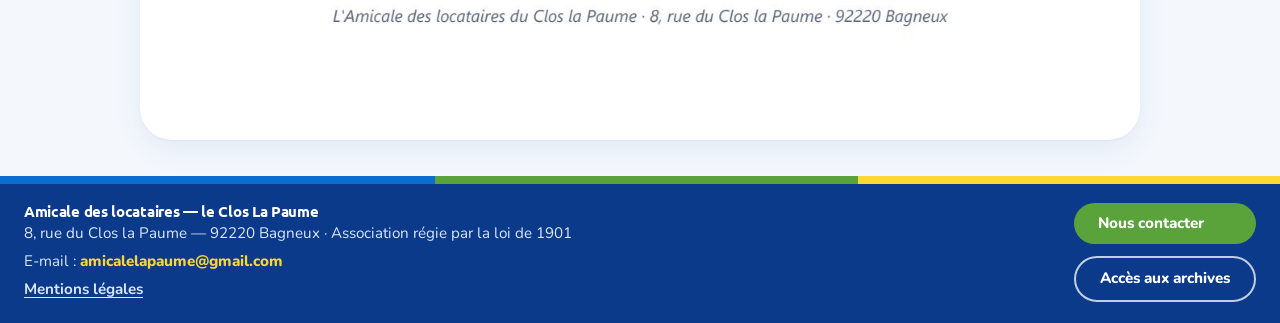
==== commit 9a5ea2db: "Mise à jour du site – 20/11/2026 10:38" ====
--- a/index.html
+++ b/index.html
@@ -20,7 +20,7 @@
     <div class="header-sky" aria-hidden="true"><span class="sun"></span></div>
     <div class="wrap">
       <h1 class="logo-card">
-        <img src="assets/logo.png?v=20261120101139" alt="Amicale des locataires le Clos La Paume – 8, rue du Clos la Paume – 92220 Bagneux – Association régie par la loi de 1901" width="2000" height="509">
+        <img src="assets/logo.png?v=20261120103756" alt="Amicale des locataires le Clos La Paume – 8, rue du Clos la Paume – 92220 Bagneux – Association régie par la loi de 1901" width="2000" height="509">
       </h1>
       <button class="btn btn-contact header-contact" id="contact-nav" type="button">Nous contacter</button>
     </div>
@@ -122,7 +122,7 @@
     <p class="contact-aide">Le bouton « Écrire un e-mail » ouvre votre messagerie. Si rien ne se passe, copiez l'adresse et collez-la dans votre messagerie habituelle (Gmail, Outlook…).</p>
   </dialog>
 
-  <script src="data/content.js?v=20261120101139"></script>
+  <script src="data/content.js?v=20261120103756"></script>
   <script src="commun.js?v=9"></script>
   <script src="visionneuse.js?v=11"></script>
   <script src="contact.js?v=11"></script>
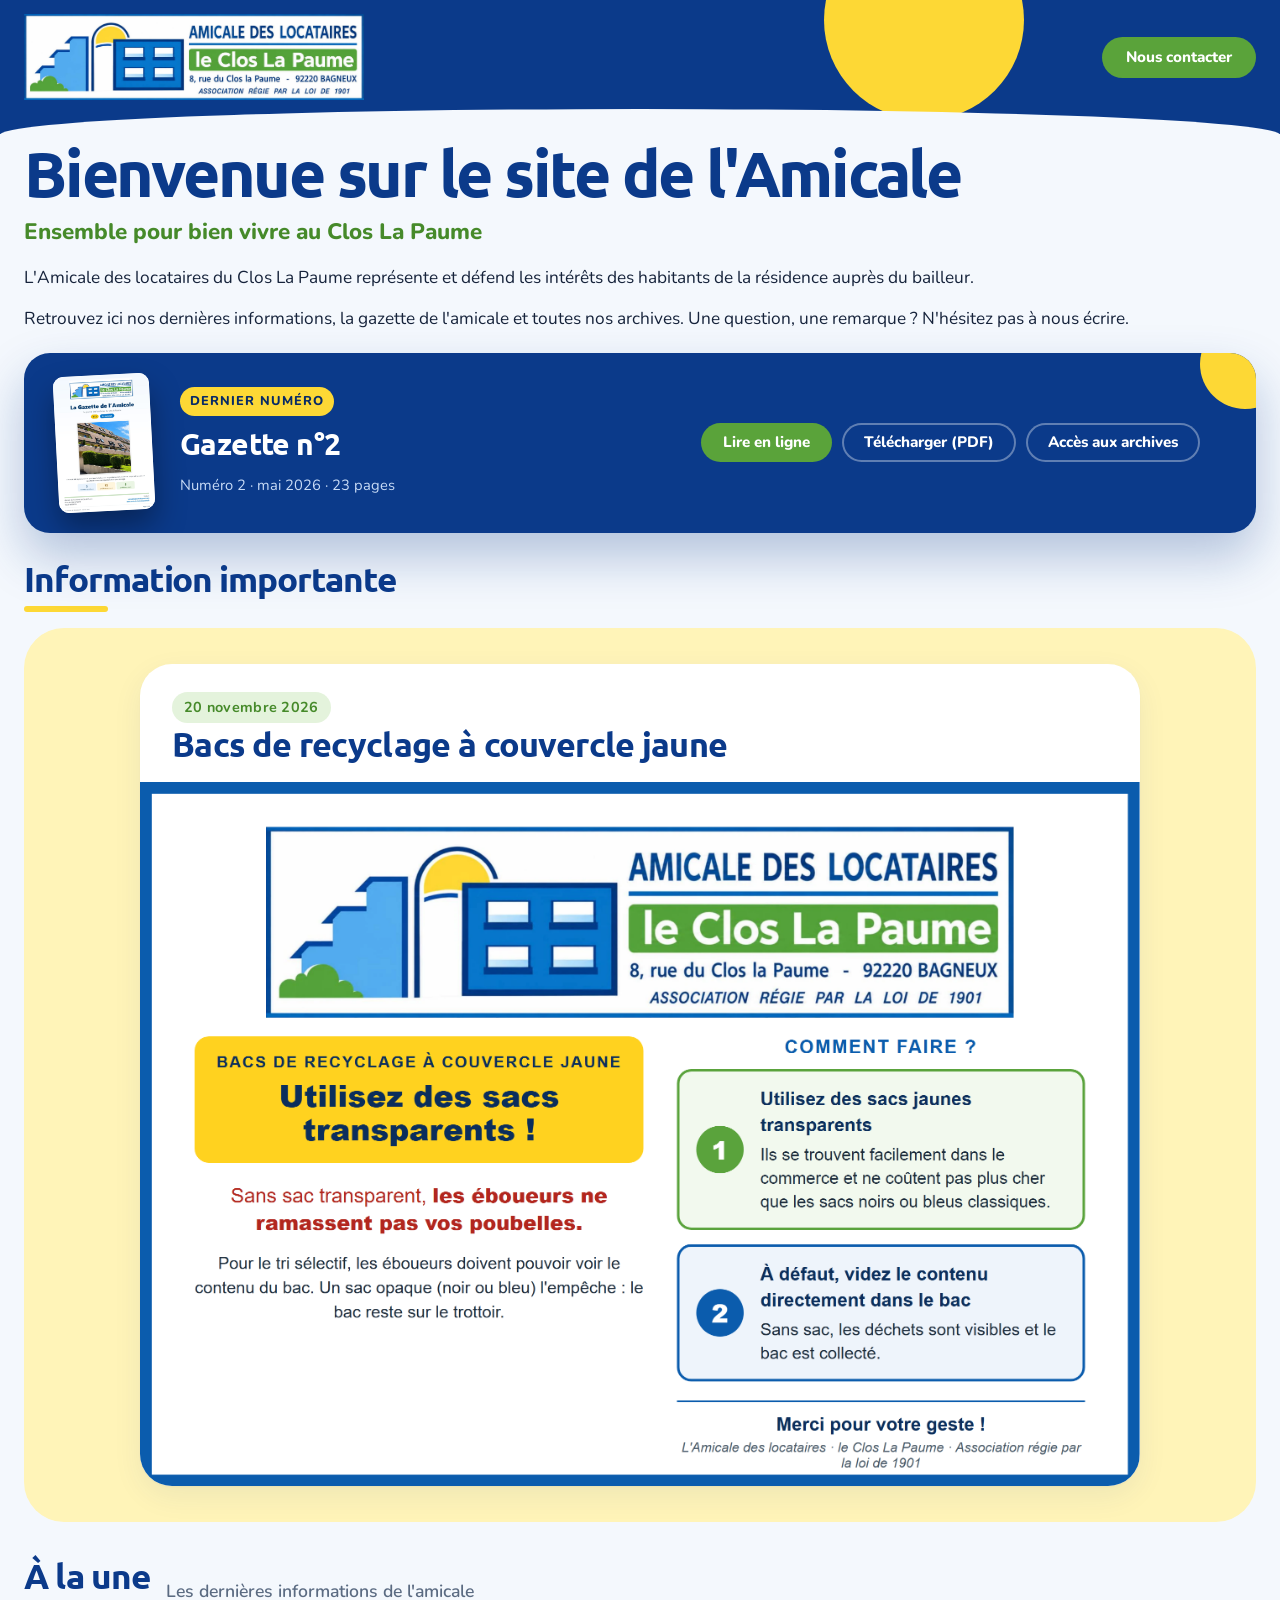
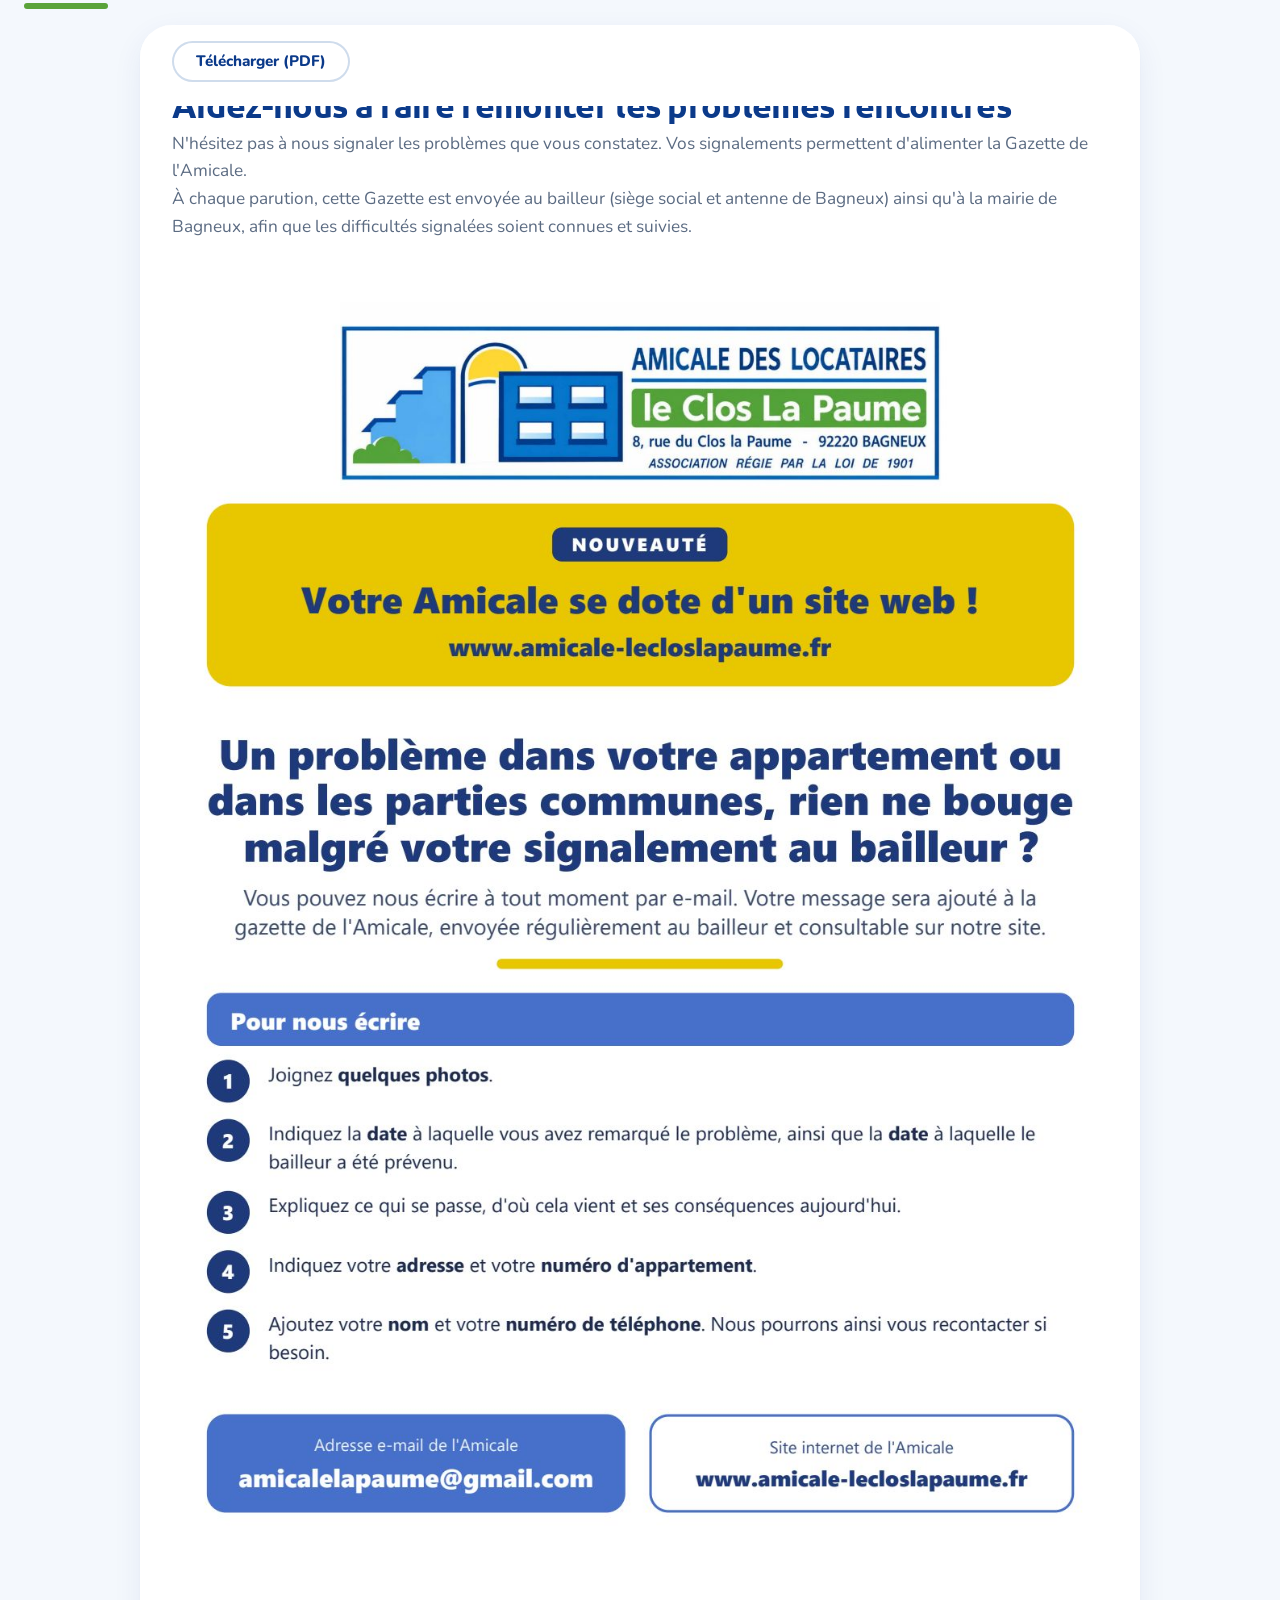
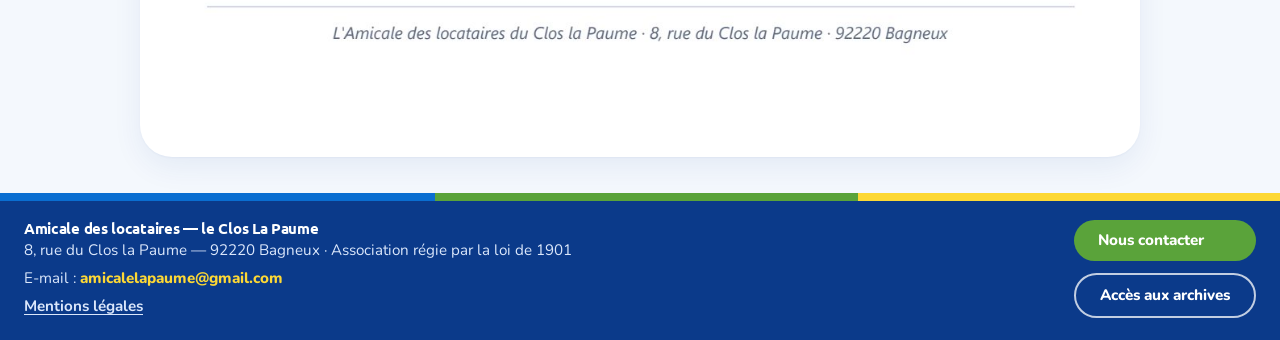
==== commit 65542f7e: "Mise à jour du site – 20/11/2026 16:56" ====
--- a/index.html
+++ b/index.html
@@ -20,7 +20,7 @@
     <div class="header-sky" aria-hidden="true"><span class="sun"></span></div>
     <div class="wrap">
       <h1 class="logo-card">
-        <img src="assets/logo.png?v=20261120103756" alt="Amicale des locataires le Clos La Paume – 8, rue du Clos la Paume – 92220 Bagneux – Association régie par la loi de 1901" width="2000" height="509">
+        <img src="assets/logo.png?v=20261120165624" alt="Amicale des locataires le Clos La Paume – 8, rue du Clos la Paume – 92220 Bagneux – Association régie par la loi de 1901" width="1600" height="407">
       </h1>
       <button class="btn btn-contact header-contact" id="contact-nav" type="button">Nous contacter</button>
     </div>
@@ -122,7 +122,7 @@
     <p class="contact-aide">Le bouton « Écrire un e-mail » ouvre votre messagerie. Si rien ne se passe, copiez l'adresse et collez-la dans votre messagerie habituelle (Gmail, Outlook…).</p>
   </dialog>
 
-  <script src="data/content.js?v=20261120103756"></script>
+  <script src="data/content.js?v=20261120165624"></script>
   <script src="commun.js?v=9"></script>
   <script src="visionneuse.js?v=11"></script>
   <script src="contact.js?v=11"></script>
